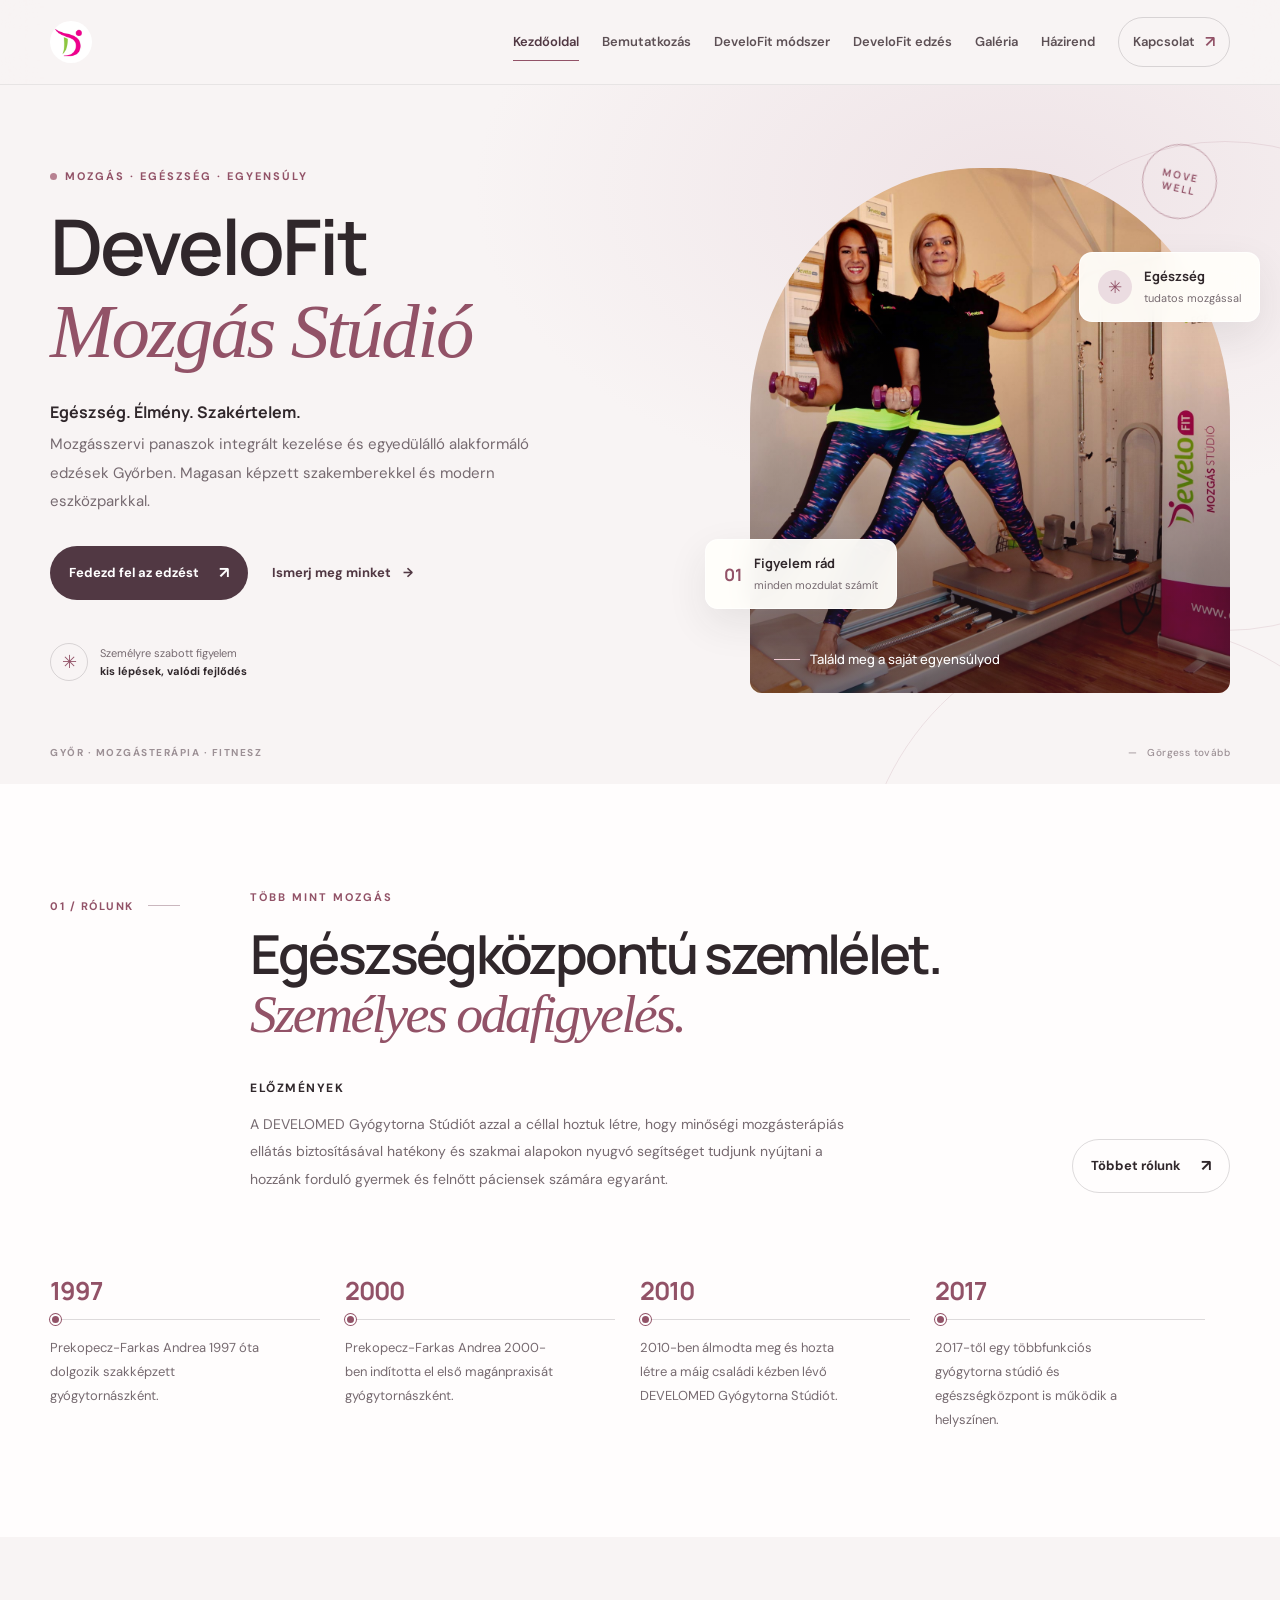
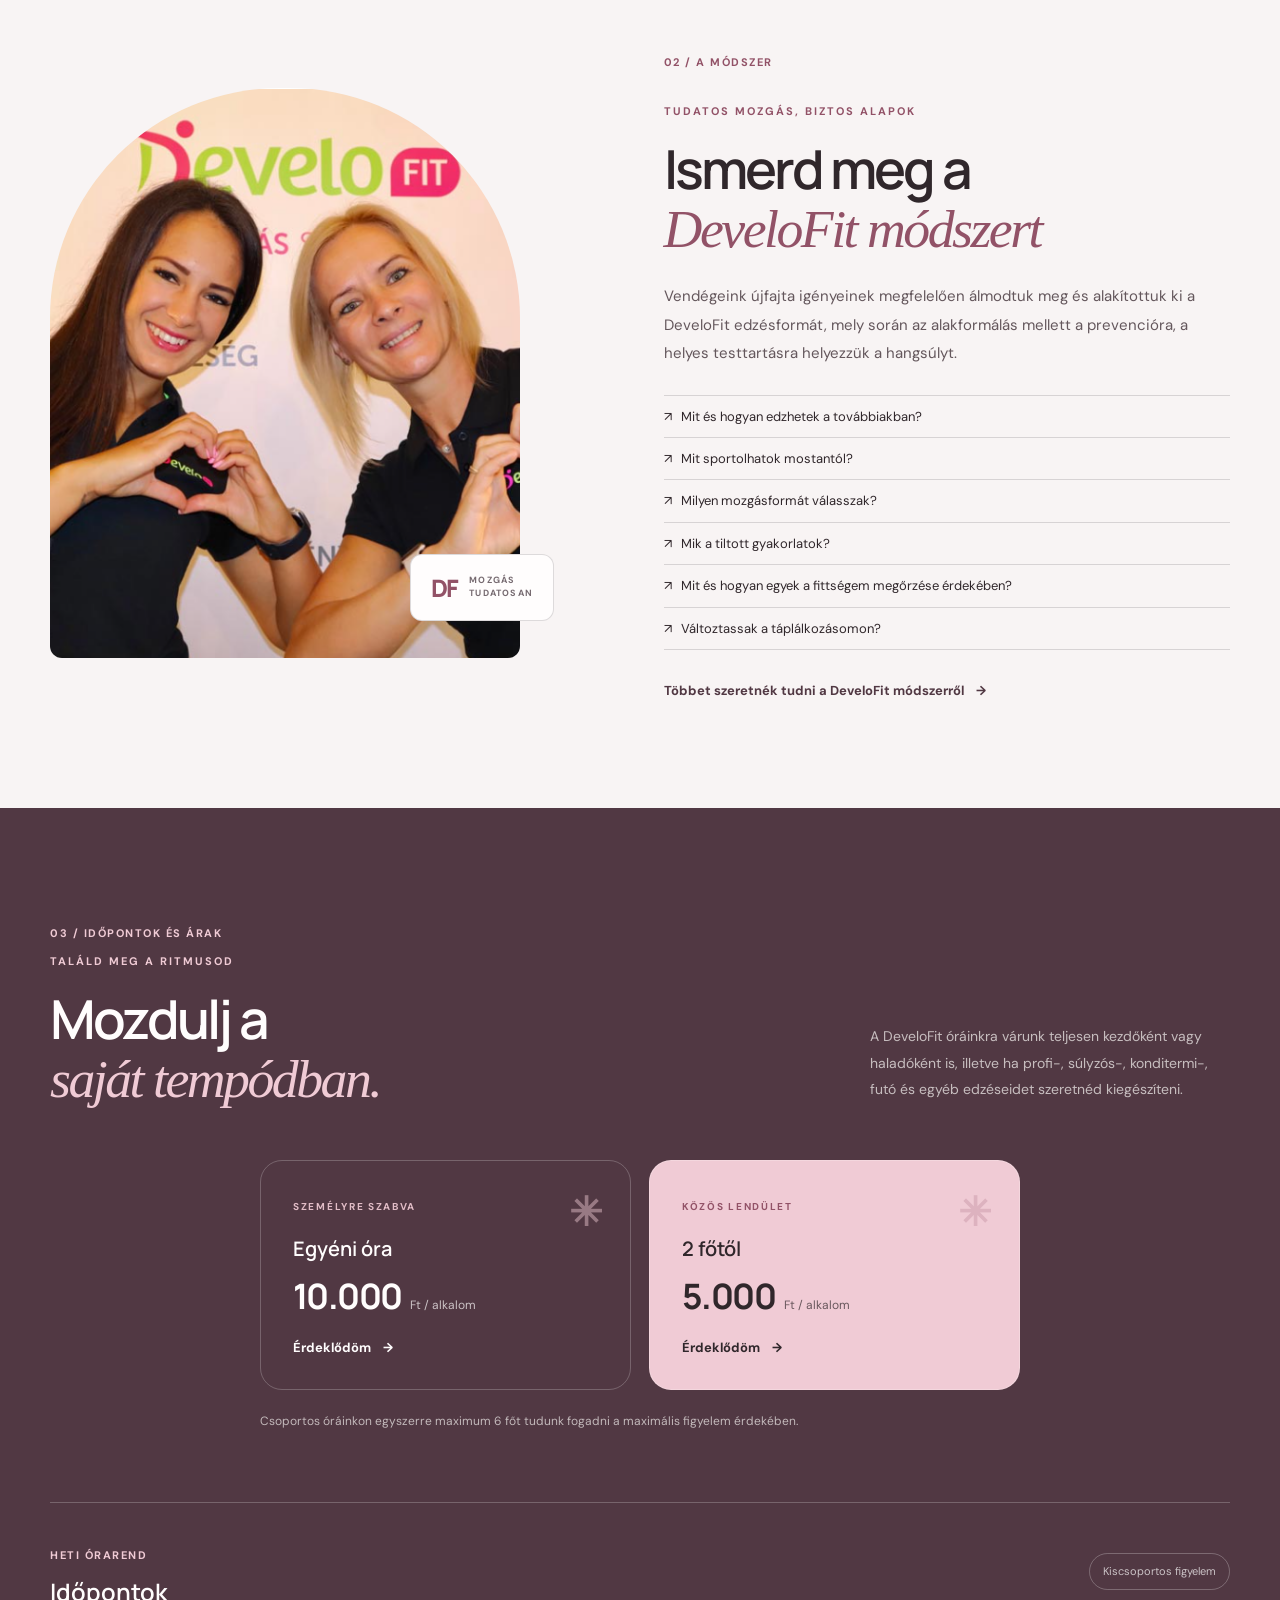
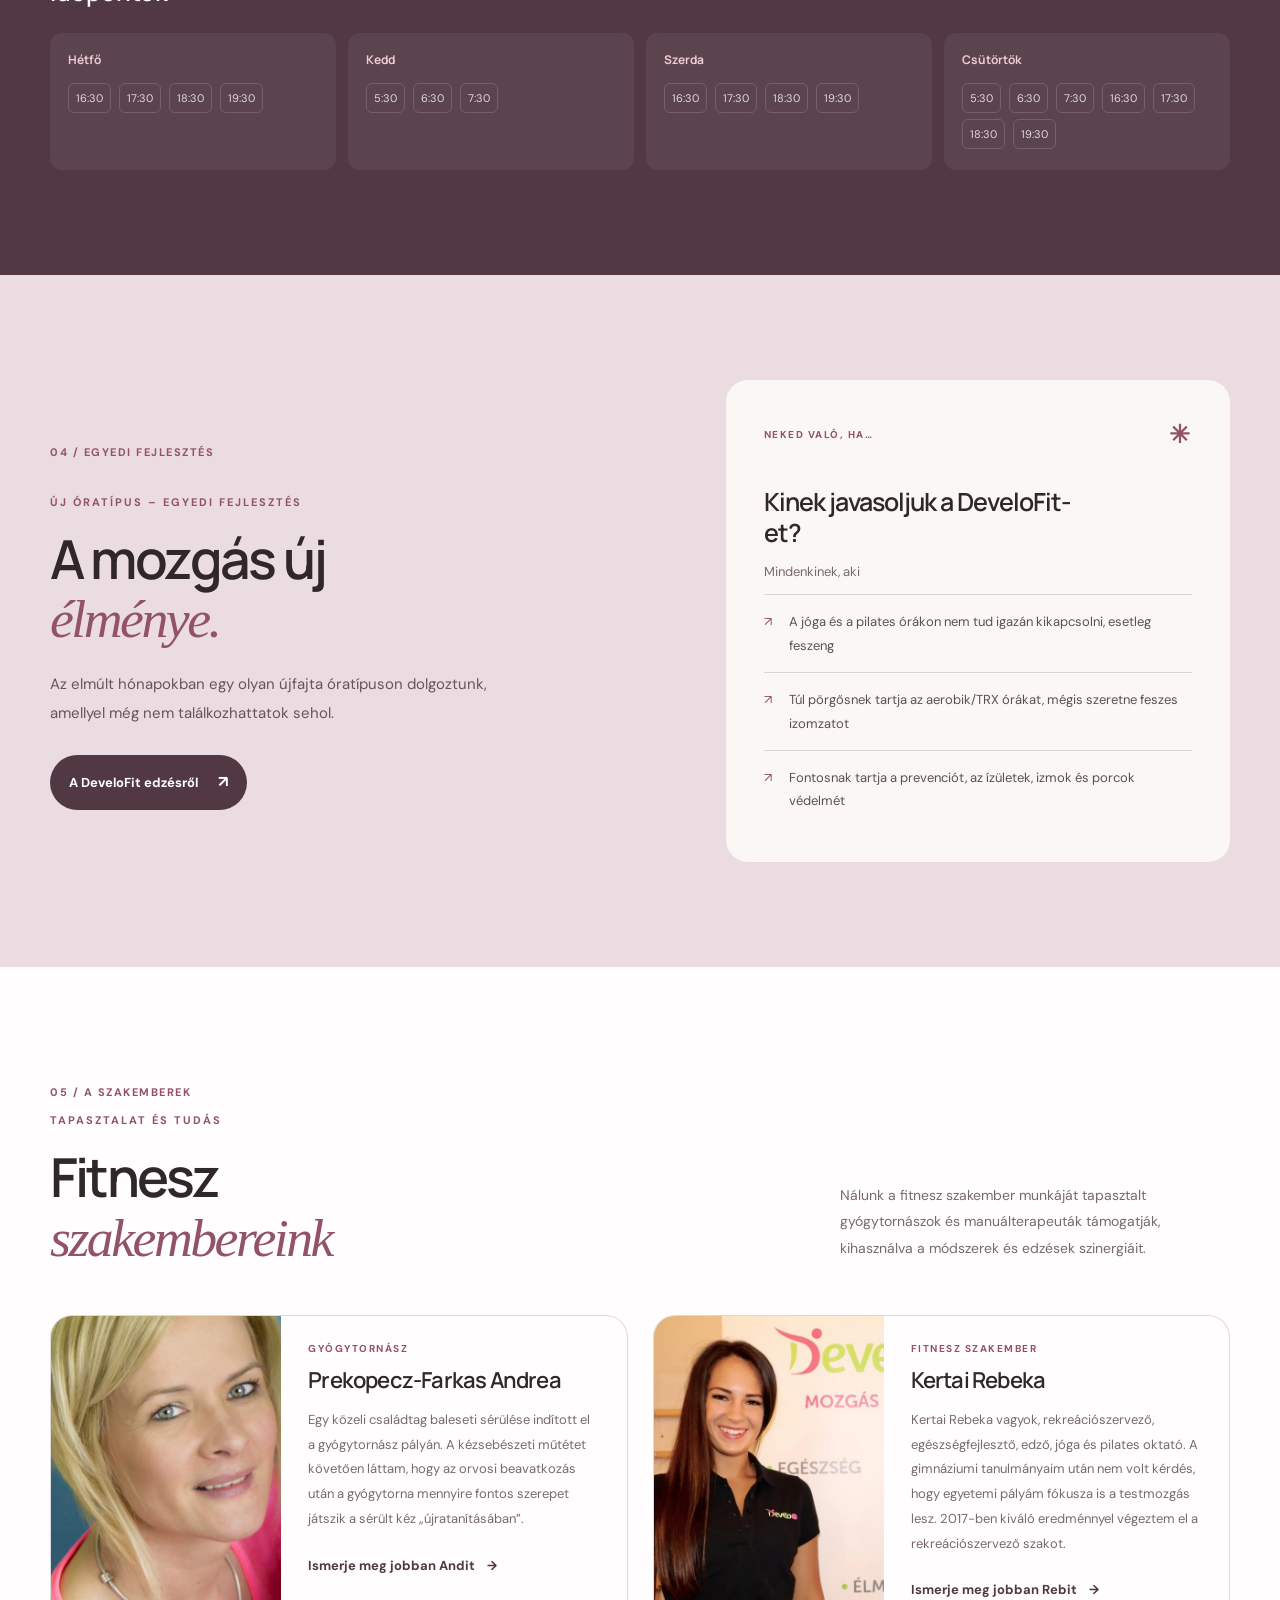
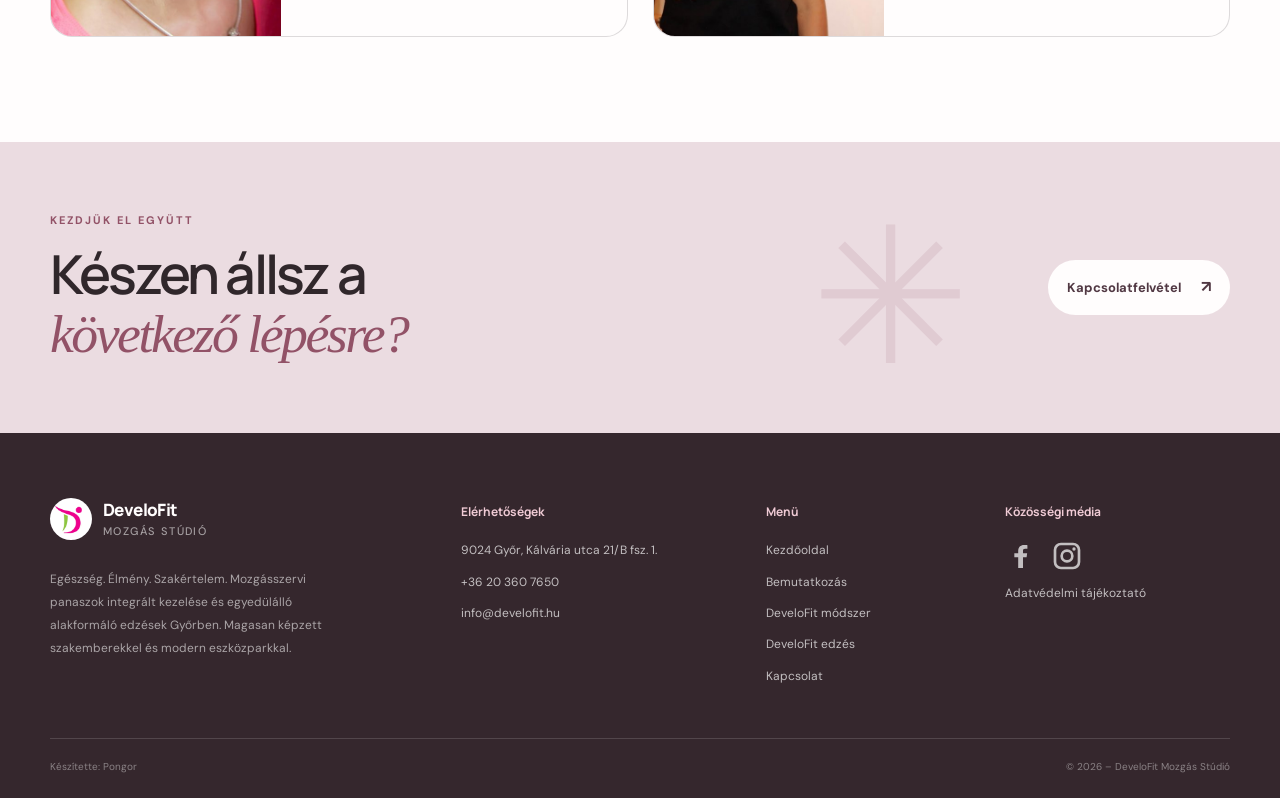
==== index.html @ eed6045e "first commit" ====
<!doctype html>
<html lang="hu">
  <head>
    <meta charset="utf-8">
    <meta name="viewport" content="width=device-width, initial-scale=1">
    <meta name="theme-color" content="#f8f4f4">
    <meta name="description" content="DeveloFit Mozgás Stúdió Győrben. Egészség. Élmény. Szakértelem.">
    <title>DeveloFit Mozgás Stúdió | Egészség. Élmény. Szakértelem.</title>
    <link rel="icon" type="image/png" href="pics/develofit-favicon.png">
    <link rel="preconnect" href="https://fonts.googleapis.com">
    <link rel="preconnect" href="https://fonts.gstatic.com" crossorigin>
    <link href="https://fonts.googleapis.com/css2?family=DM+Sans:wght@400;500;600;700&family=Manrope:wght@400;500;600;700;800&display=swap" rel="stylesheet">
    <link rel="stylesheet" href="styles.css">
    <script src="script.js" defer></script>
  </head>
  <body>
    <a class="skip-link" href="#main">Ugrás a tartalomhoz</a>
    <header class="site-header">
      <div class="container header-inner">
        <a class="brand" href="index.html" aria-label="DeveloFit kezdőoldal"><img class="brand-mark" src="pics/develofit-favicon.png" alt=""></a>
        <button class="menu-toggle" aria-expanded="false" aria-controls="site-nav" aria-label="Menü megnyitása"><span></span><span></span></button>
        <nav class="site-nav" id="site-nav" aria-label="Fő navigáció">
          <a href="index.html" aria-current="page">Kezdőoldal</a>
          <a href="bemutatkozas.html">Bemutatkozás</a>
          <a href="develofit-modszer.html">DeveloFit módszer</a>
          <a href="develofit-edzes.html">DeveloFit edzés</a>
          <a href="galeria.html">Galéria</a>
          <a href="hazirend.html">Házirend</a>
          <a class="nav-contact" href="kapcsolat.html">Kapcsolat<span>↗</span></a>
        </nav>
      </div>
    </header>
    <main id="main">
      <section class="hero">
        <div class="orbit orbit-one"></div>
        <div class="orbit orbit-two"></div>
        <div class="container hero-grid">
          <div class="hero-copy reveal">
            <p class="eyebrow"><span class="dot"></span>MOZGÁS · EGÉSZSÉG · EGYENSÚLY</p>
            <h1>DeveloFit<br><em>Mozgás Stúdió</em></h1>
            <p class="hero-lead">Egészség. Élmény. Szakértelem.</p>
            <p class="hero-description">Mozgásszervi panaszok integrált kezelése és egyedülálló alakformáló edzések Győrben. Magasan képzett szakemberekkel és modern eszközparkkal.</p>
            <div class="hero-actions">
              <a class="button button-dark" href="develofit-edzes.html">Fedezd fel az edzést<span> ↗</span></a>
              <a class="text-link" href="bemutatkozas.html">Ismerj meg minket<span> →</span></a>
            </div>
            <div class="hero-note"><span class="note-icon">✳</span><span>Személyre szabott figyelem<br><strong>kis lépések, valódi fejlődés</strong></span></div>
          </div>
          <div class="hero-visual reveal" data-delay="120">
            <div class="hero-image">
              <img src="pics/rebiesandiedzenek.jpg" alt="Tudatos mozgás egy világos edzőtérben">
              <div class="image-overlay"></div>
              <div class="image-caption"><span></span>Találd meg a saját egyensúlyod</div>
            </div>
            <div class="floating-card card-top"><span class="float-symbol">✳</span><span><strong>Egészség</strong><small>tudatos mozgással</small></span></div>
            <div class="floating-card card-bottom"><span class="float-number">01</span><span><strong>Figyelem rád</strong><small>minden mozdulat számít</small></span></div>
            <span class="visual-stamp">MOVE<br>WELL</span> </div>
        </div>
        <div class="container hero-bottom"><span>GYŐR · MOZGÁSTERÁPIA · FITNESZ</span><span class="scroll-cue">— &nbsp; Görgess tovább</span></div>
      </section>
      <section class="intro section-pad">
        <div class="container intro-grid">
          <div class="section-index">01 / RÓLUNK<span></span></div>
          <div class="intro-main reveal">
            <p class="eyebrow">TÖBB MINT MOZGÁS</p>
            <h2>Egészségközpontú szemlélet.<br><em>Személyes odafigyelés.</em></h2>
            <div class="intro-body">
              <div>
                <h3>ELŐZMÉNYEK</h3>
                <p>A DEVELOMED Gyógytorna Stúdiót azzal a céllal hoztuk létre, hogy minőségi mozgásterápiás ellátás biztosításával hatékony és szakmai alapokon nyugvó segítséget tudjunk nyújtani a hozzánk forduló gyermek és felnőtt páciensek számára egyaránt.</p>
              </div>
              <a class="button button-outline" href="bemutatkozas.html">Többet rólunk<span> ↗</span></a>
            </div>
          </div>
        </div>
        <div class="container timeline">
          <article class="timeline-item reveal"><strong>1997</strong><span></span>
            <p>Prekopecz-Farkas Andrea 1997 óta dolgozik szakképzett gyógytornászként.</p>
          </article>
          <article class="timeline-item reveal" data-delay="80"><strong>2000</strong><span></span>
            <p>Prekopecz-Farkas Andrea 2000-ben indította el első magánpraxisát gyógytornászként.</p>
          </article>
          <article class="timeline-item reveal" data-delay="160"><strong>2010</strong><span></span>
            <p>2010-ben álmodta meg és hozta létre a máig családi kézben lévő DEVELOMED Gyógytorna Stúdiót.</p>
          </article>
          <article class="timeline-item reveal" data-delay="240"><strong>2017</strong><span></span>
            <p>2017-től egy többfunkciós gyógytorna stúdió és egészségközpont is működik a helyszínen.</p>
          </article>
        </div>
      </section>
      <section class="method section-pad">
        <div class="container method-grid">
          <div class="method-visual reveal">
            <img src="pics/rebiesandi.png" alt="Mozgás és testtudat egy világos stúdióban" loading="lazy">
            <div class="method-badge"><strong>DF</strong><span>MOZGÁS<br>TUDATOSAN</span></div>
          </div>
          <div class="method-copy reveal" data-delay="100">
            <p class="section-index">02 / A MÓDSZER</p>
            <p class="eyebrow">TUDATOS MOZGÁS, BIZTOS ALAPOK</p>
            <h2>Ismerd meg a<br><em>DeveloFit módszert</em></h2>
            <p class="large-copy">Vendégeink újfajta igényeinek megfelelően álmodtuk meg és alakítottuk ki a DeveloFit edzésformát, mely során az alakformálás mellett a prevencióra, a helyes testtartásra helyezzük a hangsúlyt.</p>
            <div class="question-list">
              <p>↗ &nbsp; Mit és hogyan edzhetek a továbbiakban?</p>
              <p>↗ &nbsp; Mit sportolhatok mostantól?</p>
              <p>↗ &nbsp; Milyen mozgásformát válasszak?</p>
              <p>↗ &nbsp; Mik a tiltott gyakorlatok?</p>
              <p>↗ &nbsp; Mit és hogyan egyek a fittségem megőrzése érdekében?</p>
              <p>↗ &nbsp; Változtassak a táplálkozásomon?</p>
            </div>
            <a class="text-link" href="develofit-modszer.html">Többet szeretnék tudni a DeveloFit módszerről<span> →</span></a>
          </div>
        </div>
      </section>
      <section class="pricing section-pad">
        <div class="container">
          <div class="section-heading reveal">
            <div>
              <p class="section-index">03 / IDŐPONTOK ÉS ÁRAK</p>
              <p class="eyebrow">TALÁLD MEG A RITMUSOD</p>
              <h2>Mozdulj a<br> <em>saját tempódban.</em> </h2>
            </div>
            <p class="heading-aside">A DeveloFit óráinkra várunk teljesen kezdőként vagy haladóként is, illetve ha profi-, súlyzós-, konditermi-, futó és egyéb edzéseidet szeretnéd kiegészíteni.</p>
          </div>
          <div class="price-cards">
            <article class="price-card reveal"> <span class="price-label">SZEMÉLYRE SZABVA</span>
              <h3>Egyéni óra</h3>
              <p class="price"><strong>10.000</strong> <span>Ft / alkalom</span></p>
              <a class="text-link" href="kapcsolat.html">Érdeklődöm<span> →</span></a>
              <b class="price-star">✳</b></article>
            <article class="price-card featured reveal" data-delay="100"><span class="price-label">KÖZÖS LENDÜLET</span>
              <h3>2 főtől</h3>
              <p class="price"><strong>5.000</strong><span>Ft / alkalom</span></p>
              <a class="text-link" href="kapcsolat.html">Érdeklődöm<span> →</span></a>
              <b class="price-star">✳</b></article>
          </div>
          <p class="price-note">Csoportos óráinkon egyszerre maximum 6 főt tudunk fogadni a maximális figyelem érdekében.</p>
          <div class="schedule reveal">
            <div class="schedule-heading">
              <div>
                <p class="section-index">HETI ÓRAREND</p>
                <h3>Időpontok</h3>
              </div>
                <span>Kiscsoportos figyelem</span></div>
            <div class="schedule-grid">
              <div>
                <h4>Hétfő</h4>
                <p>16:30</p>
                <p>17:30</p>
                <p>18:30</p>
                <p>19:30</p>
              </div>
              <div>
                <h4>Kedd</h4>
                <p>5:30</p>
                <p>6:30</p>
                <p>7:30</p>
              </div>
              <div>
                <h4>Szerda</h4>
                <p>16:30</p>
                <p>17:30</p>
                <p>18:30</p>
                <p>19:30</p>
              </div>
              <div>
                <h4>Csütörtök</h4>
                <p>5:30</p>
                <p>6:30</p>
                <p>7:30</p>
                <p>16:30</p>
                <p>17:30</p>
                <p>18:30</p>
                <p>19:30</p>
              </div>
            </div>
          </div>
        </div>
      </section>
      <section class="workout section-pad">
        <div class="container workout-grid">
          <div class="workout-copy reveal">
            <p class="section-index">04 / EGYEDI FEJLESZTÉS</p>
            <p class="eyebrow">ÚJ ÓRATÍPUS – EGYEDI FEJLESZTÉS</p>
            <h2>A mozgás új<br><em>élménye.</em></h2>
            <p class="large-copy">Az elmúlt hónapokban egy olyan újfajta óratípuson dolgoztunk, amellyel még nem találkozhattatok sehol.</p>
            <a class="button button-dark" href="develofit-edzes.html">A DeveloFit edzésről<span> ↗</span></a>
          </div>
          <div class="workout-card reveal" data-delay="120">
            <div class="workout-card-top">NEKED VALÓ, HA…<span>✳</span></div>
            <h3>Kinek javasoljuk a DeveloFit-et?</h3>
            <p>Mindenkinek, aki</p>
            <ul>
              <li>A jóga és a pilates órákon nem tud igazán kikapcsolni, esetleg feszeng</li>
              <li>Túl pörgősnek tartja az aerobik/TRX órákat, mégis szeretne feszes izomzatot</li>
              <li>Fontosnak tartja a prevenciót, az ízületek, izmok és porcok védelmét</li>
            </ul>
          </div>
        </div>
      </section>
      <section class="team section-pad">
        <div class="container">
          <div class="team-heading reveal">
            <div>
              <p class="section-index">05 / A SZAKEMBEREK</p>
              <p class="eyebrow">TAPASZTALAT ÉS TUDÁS</p>
              <h2>Fitnesz<br><em>szakembereink</em></h2>
            </div>
            <p>Nálunk a fitnesz szakember munkáját tapasztalt gyógytornászok és manuálterapeuták támogatják, kihasználva a módszerek és edzések szinergiáit.</p>
          </div>
          <div class="team-grid">
            <article class="team-card reveal">
              <div class="team-photo">
                <img src="pics/andrea.jpg" alt="Prekopecz-Farkas Andrea" loading="lazy">
                </div>
              <div class="team-info">
                <p class="team-role">GYÓGYTORNÁSZ</p>
                <h3>Prekopecz-Farkas Andrea</h3>
                <p>Egy közeli családtag baleseti sérülése indított el a gyógytornász pályán. A kézsebészeti műtétet követően láttam, hogy az orvosi beavatkozás után a gyógytorna mennyire fontos szerepet játszik a sérült kéz „újratanításában”.</p>
                <a class="text-link" href="bemutatkozas.html">Ismerje meg jobban Andit<span> →</span></a>
              </div>
            </article>
            <article class="team-card reveal" data-delay="120">
              <div class="team-photo">
                <img src="pics/rebeka.jpg" alt="Kertai Rebeka" loading="lazy">
                </div>
              <div class="team-info">
                <p class="team-role">FITNESZ SZAKEMBER</p>
                <h3>Kertai Rebeka</h3>
                <p>Kertai Rebeka vagyok, rekreációszervező, egészségfejlesztő, edző, jóga és pilates oktató. A gimnáziumi tanulmányaim után nem volt kérdés, hogy egyetemi pályám fókusza is a testmozgás lesz. 2017-ben kiváló eredménnyel végeztem el a rekreációszervező szakot.</p>
                <a class="text-link" href="develofit-edzes.html">Ismerje meg jobban Rebit<span> →</span></a>
              </div>
            </article>
          </div>
        </div>
      </section>
      <section class="contact-cta">
        <div class="container cta-inner reveal">
          <div>
            <p class="eyebrow">KEZDJÜK EL EGYÜTT</p>
            <h2>Készen állsz a<br><em>következő lépésre?</em></h2>
          </div>
          <a class="button button-light" href="kapcsolat.html">Kapcsolatfelvétel<span> ↗</span></a>
          <span class="cta-star">✳</span></div>
      </section>
    </main>
    <footer class="footer">
      <div class="container footer-grid">
        <div class="footer-brand">
          <a class="brand brand-light" href="index.html"><img class="brand-mark" src="pics/develofit-favicon.png" alt=""><span class="brand-name">DeveloFit<small>Mozgás Stúdió</small></span></a>
          <p>Egészség. Élmény. Szakértelem. Mozgásszervi panaszok integrált kezelése és egyedülálló alakformáló edzések Győrben. Magasan képzett szakemberekkel és modern eszközparkkal.</p>
        </div>
        <div class="footer-col">
          <h3>Elérhetőségek</h3>
          <a href="https://maps.google.com/?q=9024+Győr,+Kálvária+utca+21/B">9024 Győr, Kálvária utca 21/B fsz. 1.</a>
          <a href="tel:+36203607650">+36 20 360 7650</a>
          <a href="mailto:info@develofit.hu">info@develofit.hu</a>
        </div>
        <div class="footer-col">
          <h3>Menü</h3>
          <a href="index.html">Kezdőoldal</a>
          <a href="bemutatkozas.html">Bemutatkozás</a>
          <a href="develofit-modszer.html">DeveloFit módszer</a>
          <a href="develofit-edzes.html">DeveloFit edzés</a>
          <a href="kapcsolat.html">Kapcsolat</a>
        </div>
        <div class="footer-col">
          <h3>Közösségi média</h3>
          <div class="footer-social-links">
            <a class="footer-social-link" href="https://www.facebook.com/" target="_blank" rel="noopener" aria-label="Facebook">
              <svg aria-hidden="true" focusable="false" viewBox="0 0 24 24"><path d="M13.5 21v-8h2.7l.4-3h-3.1V8.1c0-.9.3-1.5 1.6-1.5h1.7V3.9c-.3 0-1.4-.1-2.6-.1-2.6 0-4.3 1.6-4.3 4.5V10H7v3h2.9v8h3.6z"/></svg>
            </a>
            <a class="footer-social-link" href="https://www.instagram.com/" target="_blank" rel="noopener" aria-label="Instagram">
              <svg aria-hidden="true" focusable="false" viewBox="0 0 24 24"><path d="M7.5 2h9A5.5 5.5 0 0 1 22 7.5v9a5.5 5.5 0 0 1-5.5 5.5h-9A5.5 5.5 0 0 1 2 16.5v-9A5.5 5.5 0 0 1 7.5 2zm0 2A3.5 3.5 0 0 0 4 7.5v9A3.5 3.5 0 0 0 7.5 20h9a3.5 3.5 0 0 0 3.5-3.5v-9A3.5 3.5 0 0 0 16.5 4h-9zM12 7a5 5 0 1 1 0 10 5 5 0 0 1 0-10zm0 2a3 3 0 1 0 0 6 3 3 0 0 0 0-6zm5.25-3.5a1.25 1.25 0 1 1 0 2.5 1.25 1.25 0 0 1 0-2.5z"/></svg>
            </a>
          </div>
          <a href="adatvedelmi-tajekoztato.html">Adatvédelmi tájékoztató</a>
        </div>
      </div>
      <div class="container footer-bottom"><span>Készítette: Pongor </span><span>© 2026 – DeveloFit Mozgás Stúdió</span></div>
    </footer>
  </body>
</html>
---- styles.css ----
/* DeveloFit kezdőoldal — letisztult, reszponzív stílus */
:root {
  --paper:#f8f4f4;
  --white:#fffdfd;
  --ink:#30272b;
  --muted:#766a70;
  --rose:#925267;
  --dark:#513843;
  --blush:#ebdce1;
  --pink:#f0cbd5;
  --line:rgba(48,39,43,.16);
  --sans:"DM Sans",sans-serif;
  --display:"Manrope",sans-serif;
  --container:1180px;
  --ease:cubic-bezier(.2,.75,.25,1)
}
* {
  box-sizing:border-box
}
html {
  scroll-behavior:smooth;
  scroll-padding-top:95px
}
body {
  margin:0;
  background:var(--paper);
  color:var(--ink);
  font:17px/1.65 var(--sans);
  -webkit-font-smoothing:antialiased
}
body.menu-open {
  overflow:hidden
}
img {
  display:block;
  width:100%
}
a {
  color:inherit;
  text-decoration:none
}
::selection {
  background:var(--pink);
  color:var(--ink)
}
.container {
  width:min(var(--container),calc(100% - 64px));
  margin-inline:auto
}
.skip-link {
  position:fixed;
  z-index:999;
  top:12px;
  left:12px;
  padding:10px 16px;
  background:var(--dark);
  color:white;
  transform:translateY(-150%)
}
.skip-link:focus {
  transform:translateY(0)
}
.site-header {
  position:sticky;
  z-index:100;
  top:0;
  border-bottom:1px solid rgba(48,39,43,.08);
  background:rgba(248,244,244,.92);
  backdrop-filter:blur(18px)
}
.header-inner {
  min-height:84px;
  display:flex;
  align-items:center;
  justify-content:space-between;
  gap:24px
}
.brand {
  display:inline-flex;
  align-items:center;
  gap:11px;
  flex-shrink:0
}
.brand-mark {
  width:42px;
  height:42px;
  flex:none;
  border-radius:50%;
  object-fit:cover
}
.brand-name {
  display:flex;
  flex-direction:column;
  font:800 17px/1.15 var(--display);
  letter-spacing:-.6px
}
.brand-name small {
  margin-top:5px;
  color:var(--muted);
  font:500 11px/1.2 var(--sans);
  letter-spacing:1.4px;
  text-transform:uppercase
}
.site-nav {
  display:flex;
  align-items:center;
  gap:clamp(12px,1.8vw,25px)
}
.site-nav a {
  position:relative;
  color:#5d5055;
  font-size:13px;
  font-weight:600;
  white-space:nowrap
}
.site-nav a:not(.nav-contact):after {
  position:absolute;
  right:0;
  bottom:-8px;
  left:0;
  height:1px;
  background:var(--rose);
  content:"";
  transform:scaleX(0);
  transform-origin:left;
  transition:transform .25s var(--ease)
}
.site-nav a:hover:after,.site-nav a[aria-current=page]:after {
  transform:scaleX(1)
}
.site-nav a:hover,.site-nav a[aria-current=page] {
  color:var(--dark)
}
.site-nav .nav-contact {
  display:flex;
  gap:10px;
  align-items:center;
  padding:11px 14px;
  border:1px solid var(--line);
  border-radius:99px
}
.nav-contact span {
  color:var(--rose);
  font-size:16px
}
.menu-toggle {
  display:none
}
.hero {
  position:relative;
  overflow:hidden;
  padding:65px 0 22px;
  background:radial-gradient(ellipse at 80% 15%,rgba(235,220,225,.7),transparent 38%),var(--paper)
}
.hero-grid {
  position:relative;
  z-index:1;
  display:grid;
  grid-template-columns:1fr .93fr;
  align-items:center;
  gap:clamp(45px,7vw,95px)
}
.hero-copy {
  padding:18px 0 30px
}
.eyebrow {
  margin:0 0 20px;
  color:var(--rose);
  font-size:11px;
  font-weight:700;
  letter-spacing:2px;
  line-height:1.5
}
.dot {
  display:inline-block;
  width:7px;
  height:7px;
  margin-right:8px;
  border-radius:50%;
  background:#b78191
}
h1,h2 {
  margin:0;
  font:600 clamp(48px,6vw,78px)/1.08 var(--display);
  letter-spacing:-2.8px
}
h1 em,h2 em {
  color:var(--rose);
  font-family:Georgia,serif;
  font-weight:400;
  letter-spacing:-2.5px
}
.hero-lead {
  margin:27px 0 7px;
  font:700 16px var(--display)
}
.hero-description {
  max-width:480px;
  margin:0;
  color:var(--muted);
  font-size:15px;
  line-height:1.9
}
.hero-actions {
  display:flex;
  flex-wrap:wrap;
  align-items:center;
  gap:24px;
  margin-top:30px
}
.button {
  display:inline-flex;
  min-height:49px;
  align-items:center;
  justify-content:center;
  gap:20px;
  padding:13px 18px;
  border:1px solid transparent;
  border-radius:99px;
  font-size:13px;
  font-weight:700;
  transition:transform .25s var(--ease),background .25s,color .25s
}
.button:hover {
  transform:translateY(-3px)
}
.button span {
  font-size:16px
}
.button-dark {
  background:var(--dark);
  color:white
}
.button-dark:hover {
  background:var(--rose)
}
.button-outline {
  border-color:var(--line)
}
.button-outline:hover {
  background:white
}
.button-light {
  background:var(--white);
  color:var(--dark)
}
.text-link {
  display:inline-flex;
  align-items:center;
  gap:12px;
  color:var(--dark);
  font-size:13px;
  font-weight:700
}
.text-link span {
  transition:transform .2s
}
.text-link:hover span {
  transform:translateX(4px)
}
.hero-note {
  display:flex;
  align-items:center;
  gap:12px;
  margin-top:43px;
  color:var(--muted);
  font-size:11px;
  line-height:1.7
}
.hero-note strong {
  color:var(--ink)
}
.note-icon {
  width:38px;
  height:38px;
  display:grid;
  place-items:center;
  border:1px solid var(--line);
  border-radius:50%;
  color:var(--rose);
  font-size:18px
}
.hero-visual {
  position:relative;
  width:100%;
  max-width:480px;
  justify-self:end
}
.hero-image {
  position:relative;
  overflow:hidden;
  height:clamp(390px,43vw,525px);
  border-radius:48% 48% 12px 12px;
  background:var(--blush)
}
.hero-image img {
  height:100%;
  object-fit:cover;
  object-position:center
}
.image-overlay {
  position:absolute;
  inset:30% 0 0;
  background:linear-gradient(transparent,rgba(49,31,38,.55))
}
.image-caption {
  position:absolute;
  right:24px;
  bottom:25px;
  left:24px;
  display:flex;
  align-items:center;
  gap:10px;
  color:white;
  font:500 13px var(--display)
}
.image-caption span {
  width:26px;
  height:1px;
  background:var(--pink)
}
.floating-card {
  position:absolute;
  display:flex;
  align-items:center;
  gap:12px;
  padding:14px 18px;
  border:1px solid rgba(255,255,255,.7);
  border-radius:13px;
  background:rgba(255,254,250,.95);
  box-shadow:0 15px 40px rgba(48,39,43,.09);
  backdrop-filter:blur(12px)
}
.floating-card strong,.floating-card small {
  display:block
}
.floating-card strong {
  font:700 13px var(--display)
}
.floating-card small {
  margin-top:4px;
  color:var(--muted);
  font-size:11px
}
.card-top {
  top:16%;
  right:-30px
}
.card-bottom {
  left:-45px;
  bottom:16%
}
.float-symbol {
  width:34px;
  height:34px;
  display:grid;
  place-items:center;
  border-radius:50%;
  background:var(--blush);
  color:var(--rose)
}
.float-number {
  color:var(--rose);
  font:700 17px var(--display)
}
.visual-stamp {
  position:absolute;
  top:-24px;
  right:13px;
  width:75px;
  height:75px;
  display:grid;
  place-content:center;
  border:1px solid rgba(146,82,103,.5);
  border-radius:50%;
  color:var(--rose);
  font:700 10px/1.3 var(--display);
  letter-spacing:2px;
  text-align:center;
  transform:rotate(12deg)
}
.orbit {
  position:absolute;
  border:1px solid rgba(146,82,103,.13);
  border-radius:50%;
  pointer-events:none
}
.orbit-one {
  top:8%;
  right:-190px;
  width:490px;
  height:490px
}
.orbit-two {
  right:-130px;
  bottom:-390px;
  width:550px;
  height:550px
}
.hero-bottom {
  display:flex;
  justify-content:space-between;
  margin-top:34px;
  color:#9c9095;
  font-size:10px;
  font-weight:700;
  letter-spacing:1.5px
}
.scroll-cue {
  font-weight:500;
  letter-spacing:.4px
}
.section-pad {
  padding:105px 0
}
.intro {
  background:var(--white)
}
.intro-grid {
  display:grid;
  grid-template-columns:150px 1fr;
  gap:50px
}
.section-index {
  color:var(--rose);
  font-size:11px;
  font-weight:700;
  letter-spacing:1.5px
}
.intro-grid>.section-index {
  display:flex;
  align-items:flex-start;
  gap:14px;
  padding-top:8px
}
.intro-grid>.section-index span {
  width:32px;
  height:1px;
  margin-top:8px;
  background:#cab7be
}
.intro-main h2,.section-heading h2,.method-copy h2,.workout-copy h2,.team-heading h2,.cta-inner h2 {
  font-size:clamp(35px,4.2vw,55px)
}
.intro-body {
  display:flex;
  align-items:flex-end;
  justify-content:space-between;
  gap:35px;
  margin-top:36px
}
.intro-body>div {
  max-width:620px
}
.intro-body h3 {
  margin:0 0 12px;
  font-size:12px;
  letter-spacing:1.5px
}
.intro-body p {
  margin:0;
  color:var(--muted);
  font-size:14px;
  line-height:1.95
}
.intro-body .button {
  flex-shrink:0
}
.timeline {
  display:grid;
  grid-template-columns:repeat(4,1fr);
  margin-top:80px
}
.timeline-item {
  position:relative;
  padding-right:25px
}
.timeline-item:before {
  position:absolute;
  top:46px;
  right:25px;
  left:0;
  height:1px;
  background:var(--line);
  content:""
}
.timeline-item strong {
  display:block;
  margin-bottom:20px;
  color:var(--rose);
  font:700 25px var(--display);
  letter-spacing:-1px
}
.timeline-item>span {
  position:absolute;
  top:41px;
  left:0;
  width:11px;
  height:11px;
  border:2px solid white;
  border-radius:50%;
  background:var(--rose);
  box-shadow:0 0 0 1px var(--rose)
}
.timeline-item p {
  max-width:220px;
  margin:28px 0 0;
  color:var(--muted);
  font-size:13px;
  line-height:1.85
}
.method {
  background:var(--paper)
}
.method-grid {
  display:grid;
  grid-template-columns:.88fr 1fr;
  align-items:center;
  gap:clamp(55px,9vw,125px)
}
.method-visual {
  position:relative;
  max-width:470px
}
.method-visual>img {
  height:570px;
  border-radius:230px 230px 12px 12px;
  object-fit:cover
}
.method-badge {
  position:absolute;
  right:-34px;
  bottom:37px;
  display:flex;
  align-items:center;
  gap:12px;
  padding:16px 20px;
  border:1px solid var(--line);
  border-radius:12px;
  background:var(--white)
}
.method-badge strong {
  color:var(--rose);
  font:800 24px var(--display);
  letter-spacing:-2px
}
.method-badge span {
  color:var(--muted);
  font-size:9px;
  font-weight:700;
  letter-spacing:1.2px;
  line-height:1.5
}
.method-copy>.section-index {
  display:block;
  margin-bottom:32px
}
.method-copy h2 {
  margin-bottom:24px
}
.large-copy {
  color:#64575c;
  font-size:15px;
  line-height:1.9
}
.question-list {
  display:grid;
  margin:27px 0 25px;
  border-top:1px solid var(--line)
}
.question-list p {
  margin:0;
  padding:10px 0;
  border-bottom:1px solid var(--line);
  font-size:13px
}
.pricing {
  background:var(--dark);
  color:var(--white)
}
.pricing .section-index,.pricing .eyebrow {
  color:var(--pink)
}
.section-heading {
  display:flex;
  align-items:flex-end;
  justify-content:space-between;
  gap:55px
}
.section-heading h2 {
  margin-top:18px
}
.section-heading h2 em {
  color:#f0cbd5
}
.heading-aside {
  max-width:360px;
  margin:0 0 5px;
  color:rgba(255,254,250,.68);
  font-size:14px;
  line-height:1.9
}
.price-cards {
  display:grid;
  grid-template-columns:repeat(2,minmax(0,1fr));
  gap:18px;
  max-width:760px;
  margin:52px auto 0
}
.price-card {
  position:relative;
  overflow:hidden;
  min-height:220px;
  padding:29px 32px;
  border:1px solid rgba(255,255,255,.22);
  border-radius:22px
}
.price-card.featured {
  background:var(--pink);
  color:var(--ink)
}
.price-label {
  color:#e2bdc7;
  font-size:10px;
  font-weight:700;
  letter-spacing:1.7px
}
.featured .price-label {
  color:var(--rose)
}
.price-card h3 {
  margin:17px 0 10px;
  font:600 20px var(--display)
}
.price {
  display:flex;
  align-items:baseline;
  gap:9px;
  margin:0
}
.price strong {
  font:700 35px var(--display);
  letter-spacing:-1.6px
}
.price span {
  font-size:12px;
  opacity:.7
}
.price-card .text-link {
  margin-top:17px;
  color:inherit
}
.price-star {
  position:absolute;
  top:18px;
  right:27px;
  color:rgba(240,203,213,.45);
  font-size:40px
}
.featured .price-star {
  color:rgba(146,82,103,.2)
}
.price-note {
  max-width:760px;
  margin:22px auto 0;
  color:rgba(255,254,250,.65);
  font-size:12px
}
.schedule {
  margin-top:70px;
  padding-top:32px;
  border-top:1px solid rgba(255,255,255,.22)
}
.schedule-heading {
  display:flex;
  align-items:center;
  justify-content:space-between;
  margin-bottom:25px
}
.schedule-heading h3 {
  margin:8px 0 0;
  font:600 24px var(--display)
}
.schedule-heading>span {
  padding:8px 13px;
  border:1px solid rgba(255,255,255,.25);
  border-radius:99px;
  color:rgba(255,255,255,.7);
  font-size:11px
}
.schedule-grid {
  display:grid;
  grid-template-columns:repeat(4,1fr);
  gap:12px
}
.schedule-grid>div {
  padding:18px;
  border-radius:12px;
  background:rgba(255,255,255,.06)
}
.schedule-grid h4 {
  margin:0 0 12px;
  color:var(--pink);
  font:700 12px var(--display)
}
.schedule-grid p {
  display:inline-block;
  margin:3px 3px 3px 0;
  padding:5px 7px;
  border:1px solid rgba(255,255,255,.15);
  border-radius:6px;
  color:rgba(255,255,255,.8);
  font-size:11px
}
.workout {
  background:var(--blush)
}
.workout-grid {
  display:grid;
  grid-template-columns:1fr .9fr;
  align-items:center;
  gap:clamp(45px,9vw,125px)
}
.workout-copy .eyebrow {
  margin-top:32px
}
.workout-copy h2 {
  margin-bottom:22px
}
.workout-copy .large-copy {
  max-width:440px;
  margin-bottom:28px
}
.workout-card {
  padding:34px 38px;
  border-radius:22px;
  background:rgba(255,254,250,.8)
}
.workout-card-top {
  display:flex;
  align-items:center;
  justify-content:space-between;
  color:var(--rose);
  font-size:10px;
  font-weight:700;
  letter-spacing:1.5px
}
.workout-card-top span {
  font-size:25px
}
.workout-card h3 {
  max-width:330px;
  margin:30px 0 10px;
  font:600 25px/1.25 var(--display);
  letter-spacing:-1px
}
.workout-card>p {
  margin-bottom:12px;
  color:var(--muted);
  font-size:13px
}
.workout-card ul {
  margin:0;
  padding:0;
  list-style:none
}
.workout-card li {
  position:relative;
  padding:15px 0 15px 25px;
  border-top:1px solid var(--line);
  color:#5c5055;
  font-size:13px;
  line-height:1.8
}
.workout-card li:before {
  position:absolute;
  top:15px;
  left:0;
  color:var(--rose);
  content:"↗"
}
.team {
  background:var(--white)
}
.team-heading {
  display:flex;
  align-items:flex-end;
  justify-content:space-between;
  gap:50px
}
.team-heading h2 {
  margin-top:18px
}
.team-heading>p {
  max-width:390px;
  margin:0 0 5px;
  color:var(--muted);
  font-size:14px;
  line-height:1.9
}
.team-grid {
  display:grid;
  grid-template-columns:repeat(2,minmax(0,1fr));
  gap:25px;
  margin-top:48px
}
.team-card {
  display:grid;
  grid-template-columns:.8fr 1.2fr;
  overflow:hidden;
  border:1px solid var(--line);
  border-radius:22px;
  background:var(--white)
}
.team-photo {
  position:relative;
  overflow:hidden;
  min-height:320px;
  background:var(--blush)
}
.team-photo img {
  position:absolute;
  inset:0;
  width:100%;
  height:100%;
  object-fit:cover;
  object-position:center 35%;
  transition:transform .6s var(--ease)
}
.team-card:hover .team-photo img {
  transform:scale(1.035)
}
.team-photo>span {
  position:absolute;
  right:17px;
  bottom:17px;
  width:40px;
  height:40px;
  display:grid;
  place-items:center;
  border:1px solid rgba(255,255,255,.65);
  border-radius:50%;
  background:rgba(255,254,250,.88);
  color:var(--rose);
  font:700 12px var(--display)
}
.team-info {
  padding:25px 27px 29px
}
.team-role {
  margin:0 0 8px;
  color:var(--rose);
  font-size:10px;
  font-weight:700;
  letter-spacing:1.5px
}
.team-info h3 {
  margin:0 0 13px;
  font:600 22px var(--display);
  letter-spacing:-.8px
}
.team-info>p:not(.team-role) {
  margin-bottom:18px;
  color:var(--muted);
  font-size:13px;
  line-height:1.9
}
.contact-cta {
  overflow:hidden;
  padding:70px 0;
  background:var(--blush)
}
.cta-inner {
  position:relative;
  display:flex;
  align-items:center;
  justify-content:space-between;
  gap:35px
}
.cta-inner h2 em {
  color:var(--rose)
}
.cta-inner .eyebrow {
  margin-bottom:17px
}
.cta-star {
  position:absolute;
  top:-70px;
  right:22%;
  color:rgba(146,82,103,.12);
  font-size:190px;
  pointer-events:none
}
.cta-inner .button {
  position:relative;
  z-index:1
}
.footer {
  padding:65px 0 22px;
  background:#35272d;
  color:var(--white)
}
.footer-grid {
  display:grid;
  grid-template-columns:1.4fr 1fr .75fr .85fr;
  gap:40px;
  padding-bottom:52px
}
.brand-light .brand-mark {
  background:white
}
.brand-light .brand-name small {
  color:rgba(255,255,255,.55)
}
.footer-brand>p {
  max-width:310px;
  margin:20px 0 0;
  color:rgba(255,255,255,.58);
  font-size:12px;
  line-height:1.9
}
.footer-col {
  display:flex;
  flex-direction:column;
  align-items:flex-start;
  gap:11px
}
.footer-col h3 {
  margin:5px 0 9px;
  color:var(--pink);
  font:700 12px var(--display)
}
.footer-col a {
  color:rgba(255,255,255,.7);
  font-size:12px;
  line-height:1.7;
  overflow-wrap:anywhere
}
.footer-col a:hover {
  color:white
}
.footer-social-link {
  display:inline-flex;
  align-items:center;
  gap:9px
}
.footer-social-link svg {
  width:24px;
  height:24px;
  flex:none;
  fill:currentColor
}
.footer-social-links {
  display:flex;
  align-items:center;
  gap:14px
}
.footer-col .footer-social-link {
  gap:0
}
.footer-col .footer-social-link svg {
  width:32px;
  height:32px
}
.footer-bottom {
  display:flex;
  justify-content:space-between;
  gap:20px;
  padding-top:20px;
  border-top:1px solid rgba(255,255,255,.14);
  color:rgba(255,255,255,.42);
  font-size:10px
}
.reveal {
  opacity:0;
  transform:translateY(22px);
  transition:opacity .7s var(--ease),transform .7s var(--ease)
}
.reveal.is-visible {
  opacity:1;
  transform:translateY(0)
}
@media(prefers-reduced-motion:reduce) {
  *,*:before,*:after {
    scroll-behavior:auto!important;
    animation-duration:.01ms!important;
    animation-iteration-count:1!important;
    transition-duration:.01ms!important
  }
  .reveal {
    opacity:1;
    transform:none
  }
}
@media(max-width:1050px) {
  .container {
    width:calc(100% - 44px)
  }
  .header-inner {
    min-height:76px
  }
  .site-nav {
    gap:12px
  }
  .site-nav a {
    font-size:12px
  }
  .brand-name {
    font-size:15px
  }
  .brand-mark {
    width:38px;
    height:38px
  }
  .hero-grid {
    gap:35px
  }
  .card-top {
    right:-15px
  }
  .card-bottom {
    left:-20px
  }
  .footer-grid {
    gap:24px
  }
}
@media(max-width:820px) {
  .container {
    width:calc(100% - 40px)
  }
  .menu-toggle {
    z-index:3;
    display:flex;
    width:44px;
    height:44px;
    flex-direction:column;
    align-items:center;
    justify-content:center;
    gap:6px;
    border:1px solid var(--line);
    border-radius:50%;
    background:transparent;
    cursor:pointer
  }
  .menu-toggle span {
    width:17px;
    height:1px;
    background:var(--ink);
    transition:transform .2s
  }
  .menu-toggle[aria-expanded=true] span:first-child {
    transform:translateY(3.5px) rotate(45deg)
  }
  .menu-toggle[aria-expanded=true] span:last-child {
    transform:translateY(-3.5px) rotate(-45deg)
  }
  .site-nav {
    position:fixed;
    inset:76px 0 auto;
    display:flex;
    max-height:calc(100dvh - 76px);
    flex-direction:column;
    align-items:stretch;
    gap:0;
    overflow:auto;
    padding:15px 22px 28px;
    border-bottom:1px solid var(--line);
    background:var(--paper);
    opacity:0;
    pointer-events:none;
    transform:translateY(-8px);
    transition:opacity .2s,transform .2s
  }
  .site-nav.is-open {
    opacity:1;
    pointer-events:auto;
    transform:translateY(0)
  }
  .site-nav a {
    padding:15px 5px;
    border-bottom:1px solid var(--line);
    font-size:15px
  }
  .site-nav a:after {
    display:none
  }
  .site-nav .nav-contact {
    justify-content:space-between;
    margin-top:15px;
    padding:14px 17px;
    border:1px solid var(--line)
  }
  .hero {
    padding-top:48px
  }
  .hero-grid {
    grid-template-columns:1fr .8fr;
    gap:28px
  }
  h1 {
    font-size:clamp(44px,7vw,64px)
  }
  .hero-image {
    height:410px
  }
  .floating-card {
    padding:10px 12px
  }
  .card-top {
    right:-12px
  }
  .card-bottom {
    left:-14px
  }
  .section-pad {
    padding:78px 0
  }
  .intro-grid {
    grid-template-columns:1fr;
    gap:25px
  }
  .intro-grid>.section-index {
    padding:0
  }
  .timeline {
    margin-top:58px
  }
  .method-grid {
    gap:45px
  }
  .method-visual>img {
    height:480px
  }
  .section-heading,.team-heading {
    align-items:flex-start;
    flex-direction:column;
    gap:22px
  }
  .heading-aside,.team-heading>p {
    max-width:600px
  }
  .workout-grid {
    gap:32px
  }
  .workout-card {
    padding:27px
  }
  .team-grid {
    grid-template-columns:1fr
  }
  .team-photo {
    min-height:280px
  }
  .team-info {
    padding:22px
  }
  .team-info h3 {
    font-size:19px
  }
  .footer-grid {
    grid-template-columns:1.2fr 1fr
  }
}
@media(max-width:600px) {
  .container {
    width:calc(100% - 38px)
  }
  .header-inner {
    min-height:70px
  }
  .site-nav {
    inset-block-start:70px;
    max-height:calc(100dvh - 70px)
  }
  .hero {
    padding:38px 0 18px
  }
  .hero-grid {
    grid-template-columns:1fr;
    gap:42px
  }
  .hero-copy {
    padding:0
  }
  .eyebrow {
    margin-bottom:16px;
    font-size:10px;
    letter-spacing:1.6px
  }
  h1 {
    font-size:clamp(46px,13vw,66px);
    letter-spacing:-2.4px
  }
  h1 em,h2 em {
    letter-spacing:-1.8px
  }
  .hero-lead {
    margin-top:20px
  }
  .hero-description {
    font-size:14px
  }
  .hero-actions {
    align-items:flex-start;
    flex-direction:column;
    gap:18px;
    margin-top:25px
  }
  .hero-note {
    margin-top:25px
  }
  .hero-visual {
    width:calc(100% - 18px);
    justify-self:center
  }
  .hero-image {
    height:min(112vw,450px);
    border-radius:48% 48% 10px 10px
  }
  .card-top {
    top:16%;
    right:-12px
  }
  .card-bottom {
    left:-14px;
    bottom:13%
  }
  .visual-stamp {
    top:-17px;
    right:0;
    width:62px;
    height:62px;
    font-size:8px
  }
  .hero-bottom {
    margin-top:26px;
    font-size:9px;
    letter-spacing:1px
  }
  .section-pad {
    padding:66px 0
  }
  .intro-main h2,.section-heading h2,.method-copy h2,.workout-copy h2,.team-heading h2,.cta-inner h2 {
    font-size:clamp(34px,9.2vw,46px);
    letter-spacing:-1.8px
  }
  .intro-body {
    align-items:flex-start;
    flex-direction:column;
    gap:22px;
    margin-top:26px
  }
  .intro-body p {
    font-size:13px
  }
  .timeline {
    grid-template-columns:1fr 1fr;
    gap:30px 18px;
    margin-top:48px
  }
  .timeline-item {
    padding-right:0
  }
  .timeline-item:before {
    right:0
  }
  .timeline-item strong {
    font-size:23px
  }
  .timeline-item p {
    margin-top:24px;
    font-size:12px
  }
  .method-grid {
    grid-template-columns:1fr;
    gap:43px
  }
  .method-visual {
    width:calc(100% - 18px)
  }
  .method-visual>img {
    height:400px
  }
  .method-badge {
    right:-17px;
    bottom:22px;
    padding:12px 14px
  }
  .method-copy>.section-index {
    margin-bottom:25px
  }
  .large-copy {
    font-size:14px
  }
  .question-list p {
    font-size:12px
  }
  .section-heading {
    gap:18px
  }
  .price-cards {
    grid-template-columns:1fr;
    margin-top:34px
  }
  .price-card {
    min-height:205px;
    padding:25px
  }
  .price strong {
    font-size:32px
  }
  .schedule {
    margin-top:52px
  }
  .schedule-heading {
    align-items:flex-start;
    flex-direction:column;
    gap:10px
  }
  .schedule-grid {
    grid-template-columns:1fr 1fr;
    gap:9px
  }
  .schedule-grid>div {
    padding:13px
  }
  .schedule-grid p {
    font-size:10px
  }
  .workout-grid {
    grid-template-columns:1fr;
    gap:30px
  }
  .workout-copy .eyebrow {
    margin-top:24px
  }
  .workout-card {
    padding:24px 21px
  }
  .workout-card h3 {
    margin-top:22px;
    font-size:23px
  }
  .workout-card li {
    font-size:12px
  }
  .team-heading {
    gap:18px
  }
  .team-grid {
    grid-template-columns:1fr;
    gap:18px;
    margin-top:34px
  }
  .team-card {
    grid-template-columns:1fr
  }
  .team-photo {
    height:270px;
    min-height:0
  }
  .contact-cta {
    padding:55px 0
  }
  .cta-inner {
    align-items:flex-start;
    flex-direction:column;
    gap:25px
  }
  .cta-star {
    top:-50px;
    right:-15px;
    font-size:130px
  }
  .footer-grid {
    grid-template-columns:1fr 1fr;
    gap:34px 20px;
    padding-bottom:38px
  }
  .footer-brand {
    grid-column:1/-1
  }
  .footer-brand>p {
    max-width:390px
  }
  .footer-col h3 {
    font-size:11px
  }
  .footer-col a {
    font-size:11px
  }
  .footer-bottom {
    align-items:flex-start;
    flex-direction:column;
    gap:8px;
    font-size:10px
  }
}
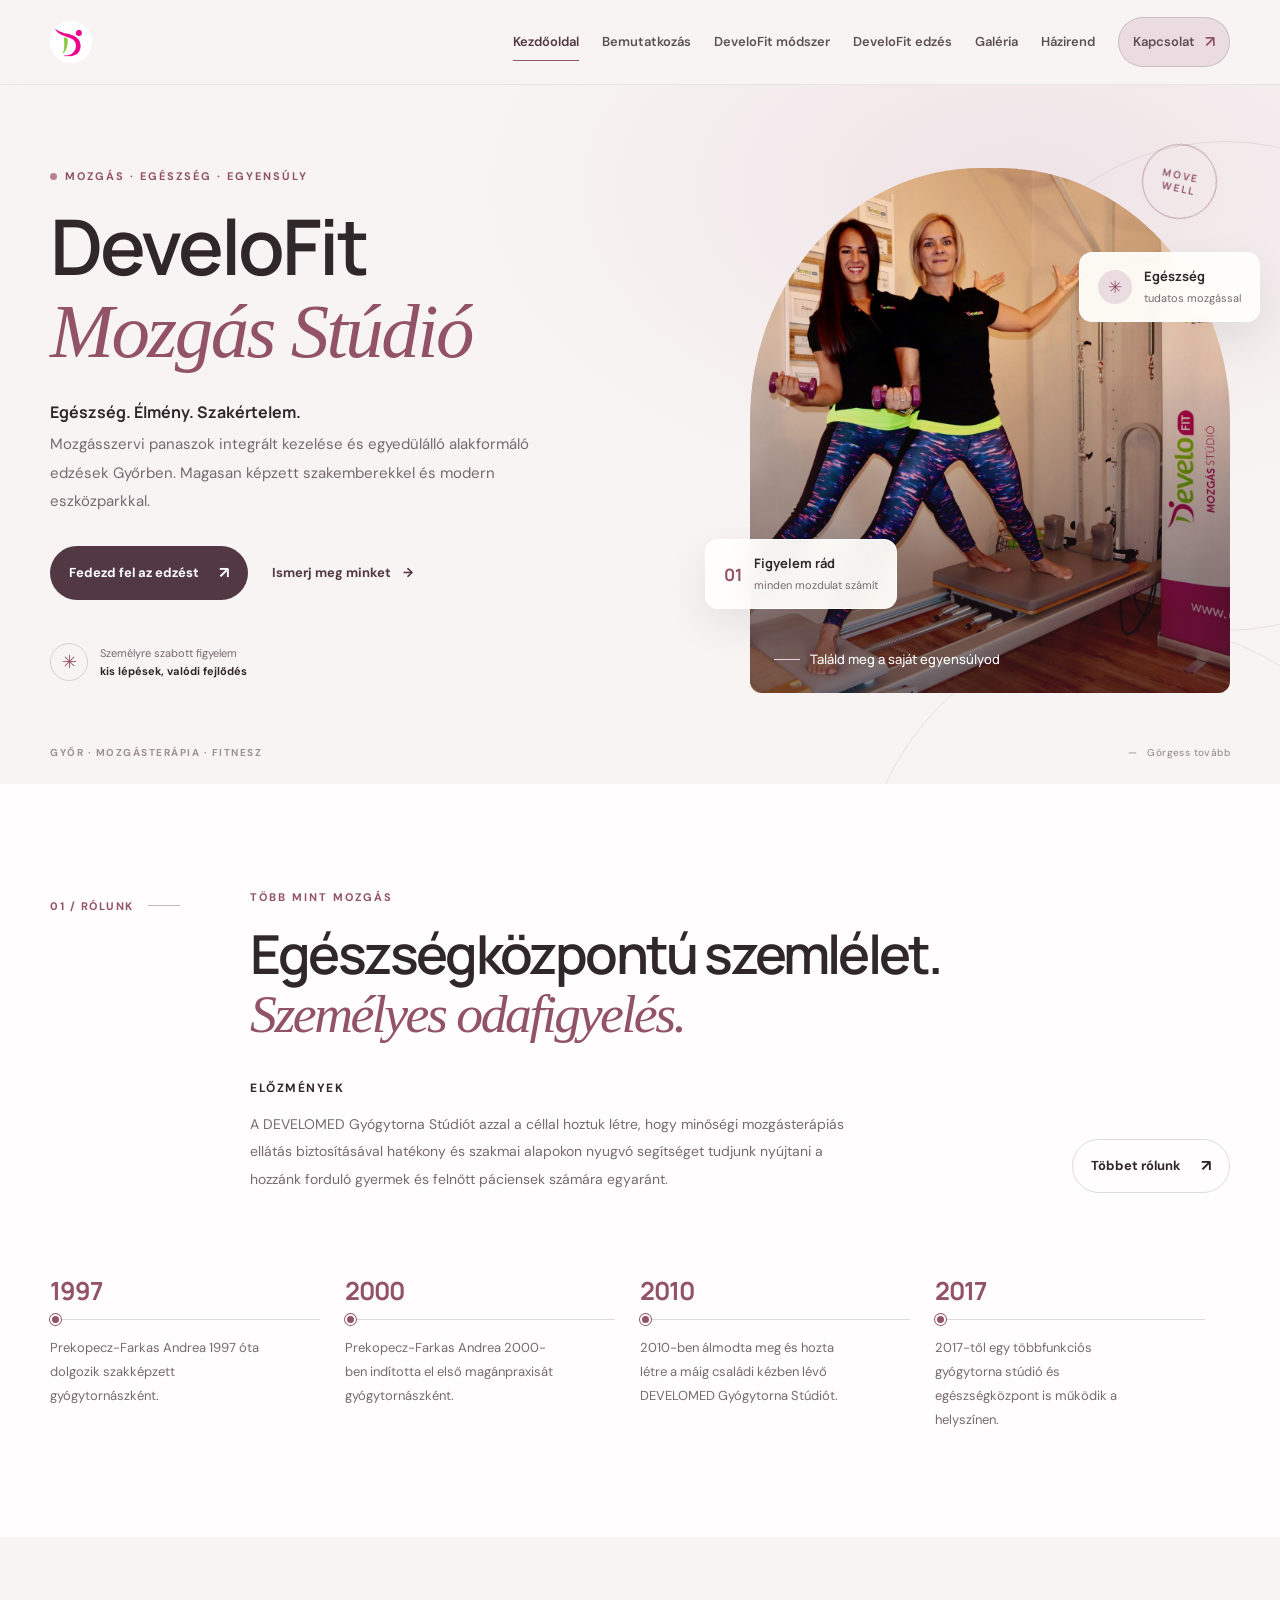
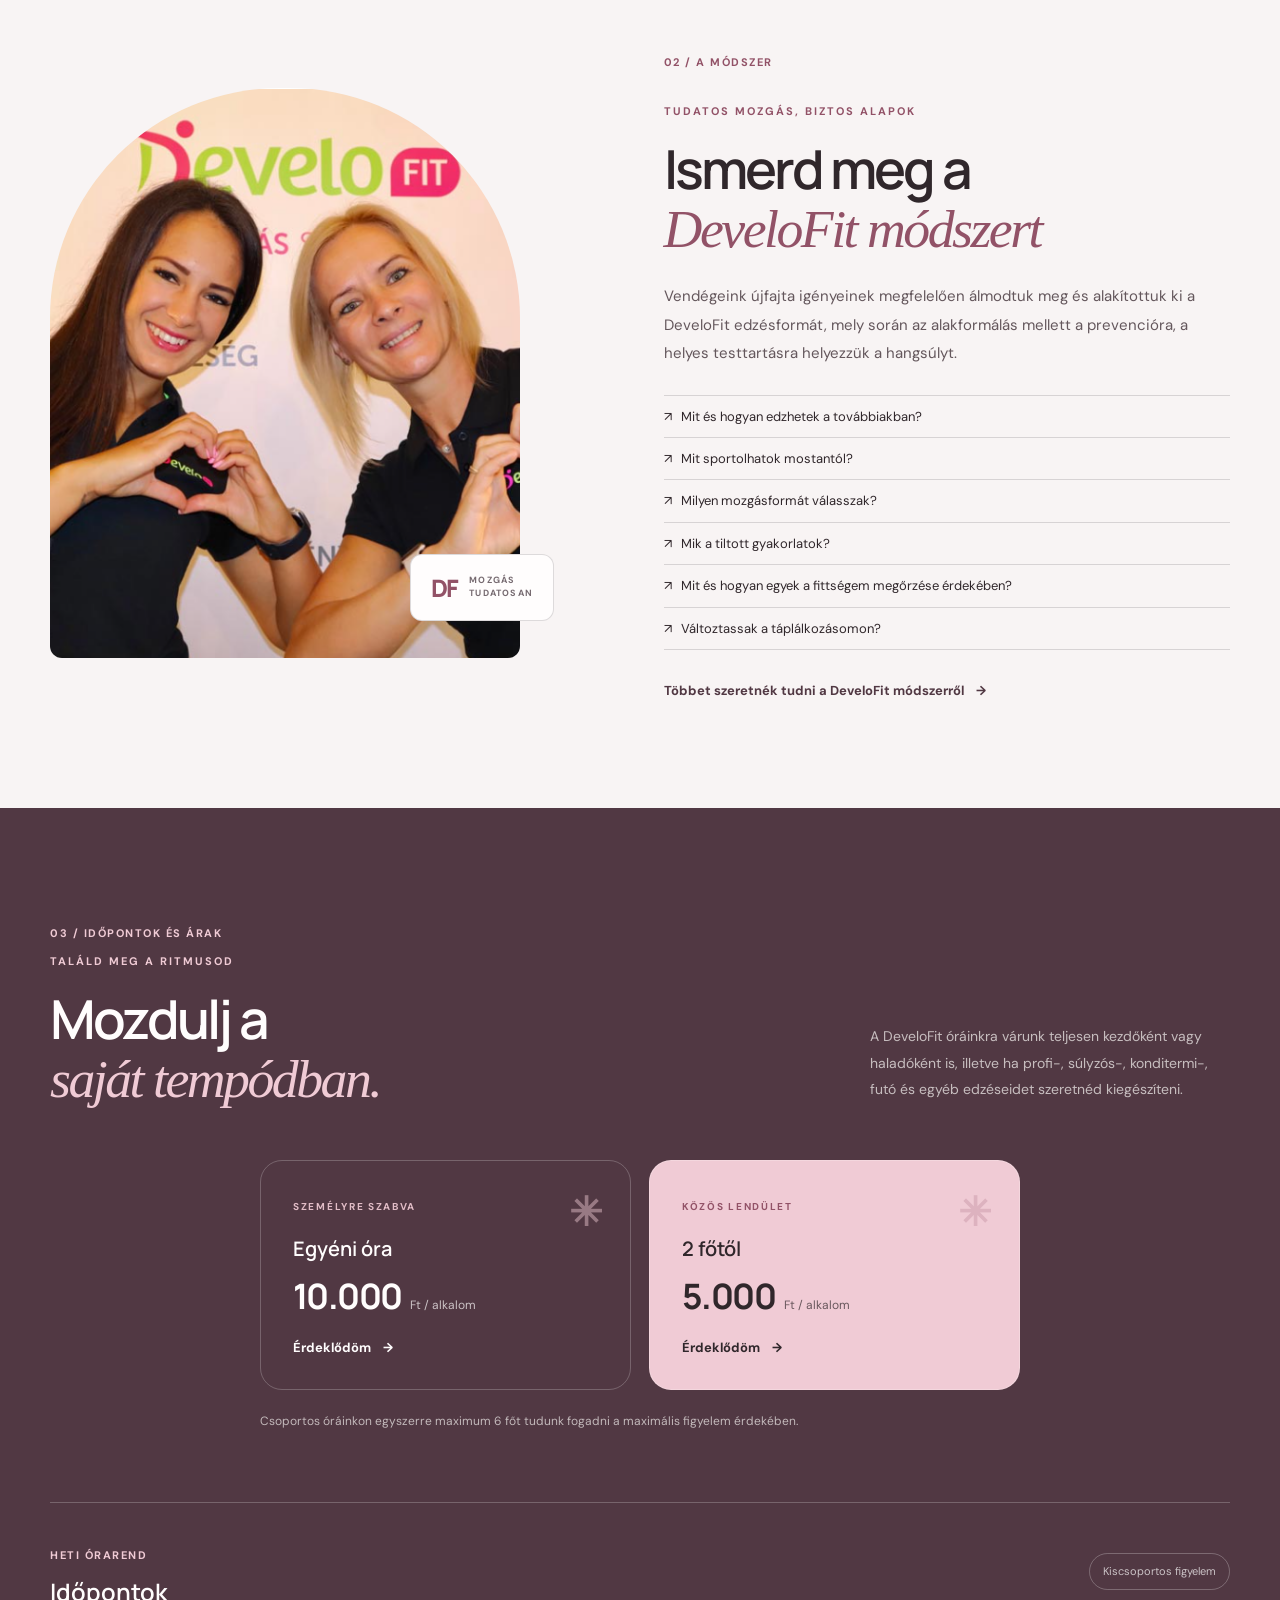
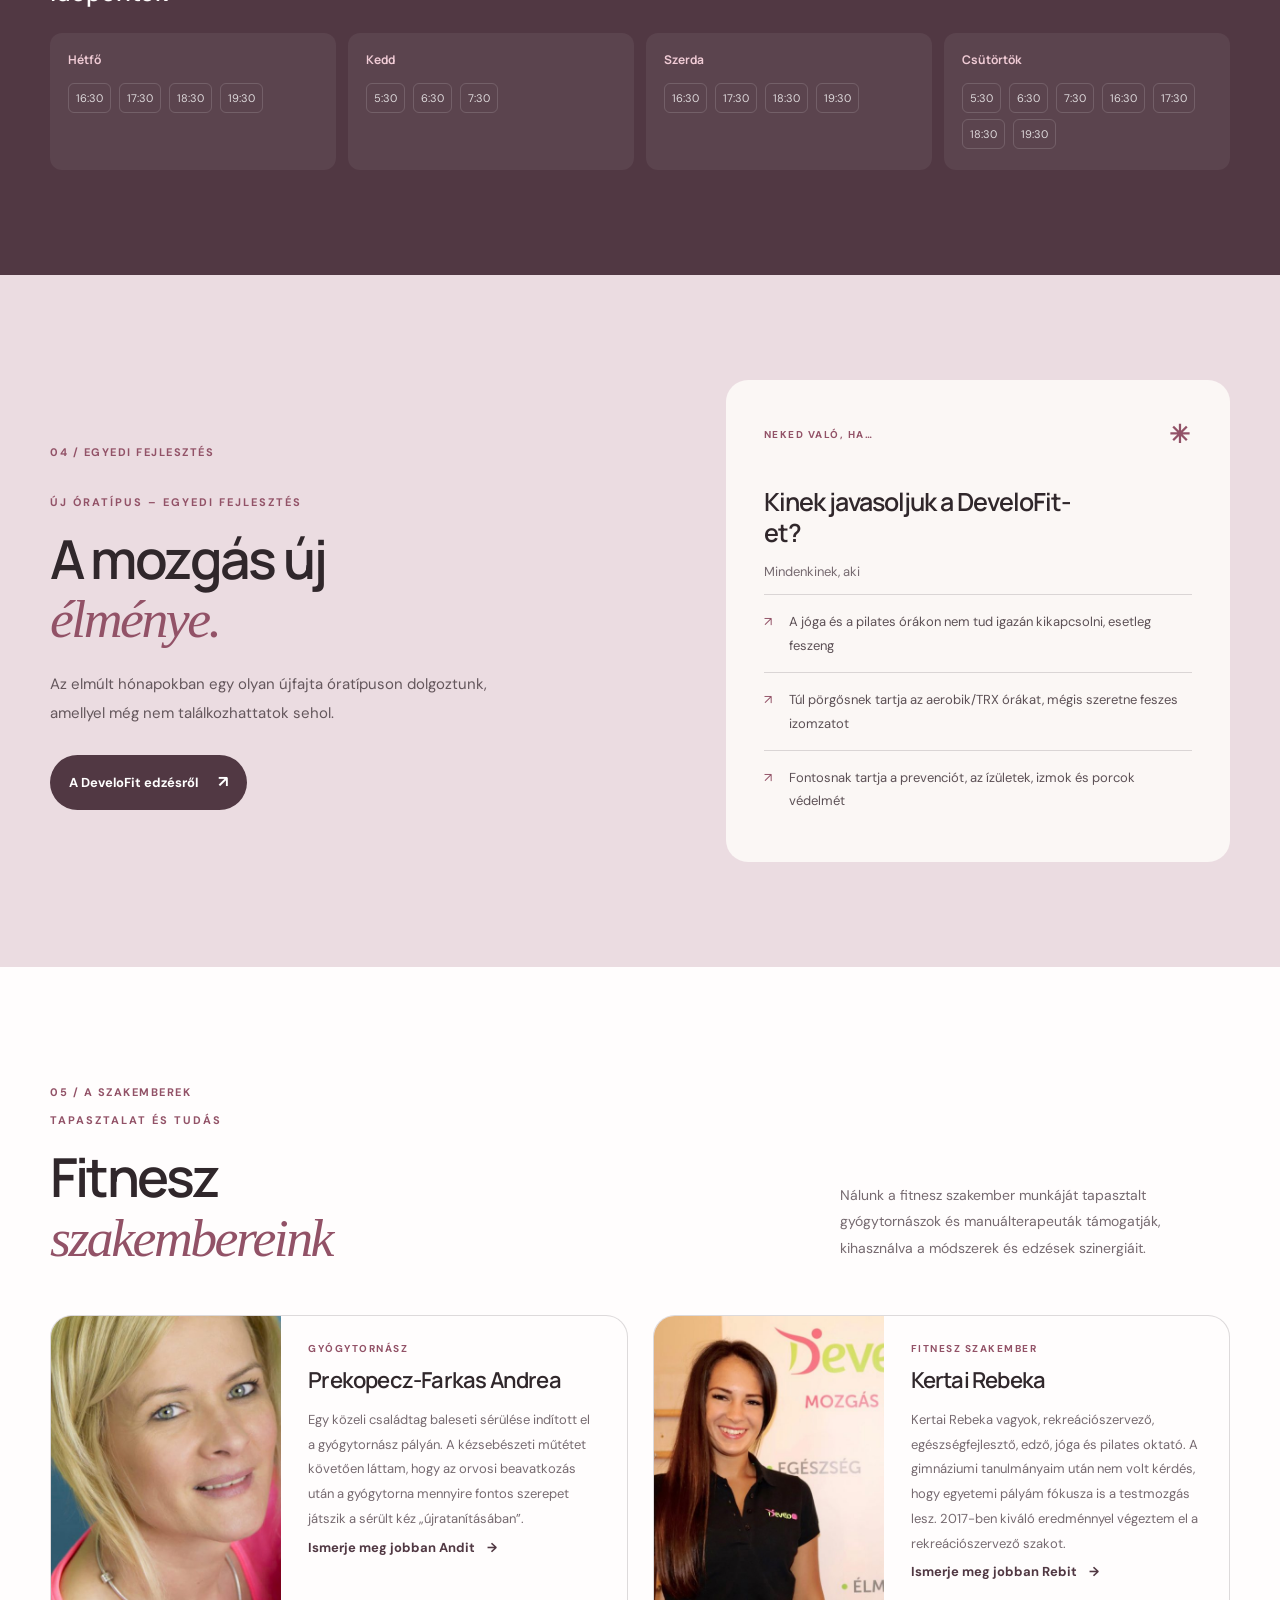
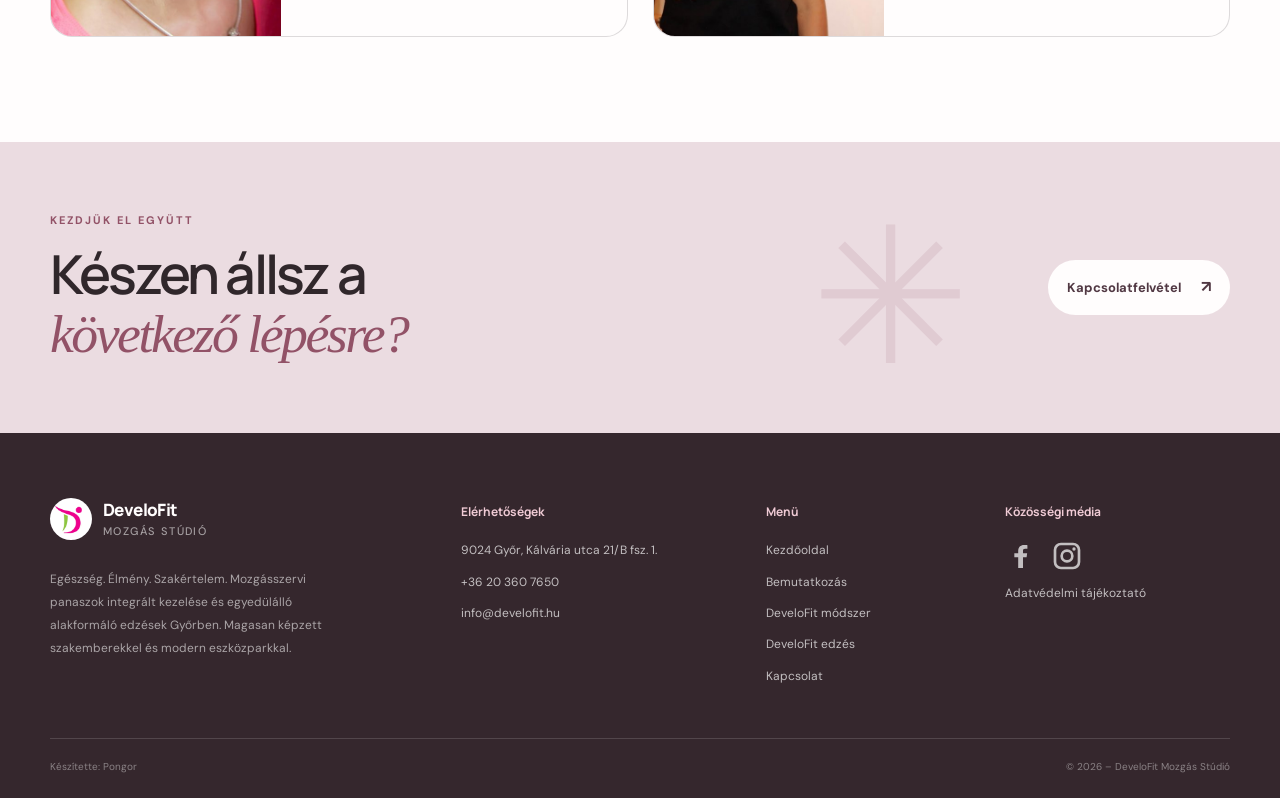
==== commit 82ca7d37: "edzes adatvedelem es kapcsolat" ====
--- a/index.html
+++ b/index.html
@@ -24,9 +24,9 @@
           <a href="bemutatkozas.html">Bemutatkozás</a>
           <a href="develofit-modszer.html">DeveloFit módszer</a>
           <a href="develofit-edzes.html">DeveloFit edzés</a>
-          <a href="galeria.html">Galéria</a>
-          <a href="hazirend.html">Házirend</a>
-          <a class="nav-contact" href="kapcsolat.html">Kapcsolat<span>↗</span></a>
+          <a href="bemutatkozas.html#galeria">Galéria</a>
+          <a href="kapcsolat.html#hazirend">Házirend</a>
+          <a class="nav-contact" href="kapcsolat.html#kapcsolat">Kapcsolat<span>↗</span></a>
         </nav>
       </div>
     </header>
@@ -125,12 +125,12 @@
             <article class="price-card reveal"> <span class="price-label">SZEMÉLYRE SZABVA</span>
               <h3>Egyéni óra</h3>
               <p class="price"><strong>10.000</strong> <span>Ft / alkalom</span></p>
-              <a class="text-link" href="kapcsolat.html">Érdeklődöm<span> →</span></a>
+              <a class="text-link" href="kapcsolat.html#kapcsolat">Érdeklődöm<span> →</span></a>
               <b class="price-star">✳</b></article>
             <article class="price-card featured reveal" data-delay="100"><span class="price-label">KÖZÖS LENDÜLET</span>
               <h3>2 főtől</h3>
               <p class="price"><strong>5.000</strong><span>Ft / alkalom</span></p>
-              <a class="text-link" href="kapcsolat.html">Érdeklődöm<span> →</span></a>
+              <a class="text-link" href="kapcsolat.html#kapcsolat">Érdeklődöm<span> →</span></a>
               <b class="price-star">✳</b></article>
           </div>
           <p class="price-note">Csoportos óráinkon egyszerre maximum 6 főt tudunk fogadni a maximális figyelem érdekében.</p>
@@ -239,7 +239,7 @@
             <p class="eyebrow">KEZDJÜK EL EGYÜTT</p>
             <h2>Készen állsz a<br><em>következő lépésre?</em></h2>
           </div>
-          <a class="button button-light" href="kapcsolat.html">Kapcsolatfelvétel<span> ↗</span></a>
+          <a class="button button-light" href="kapcsolat.html#kapcsolat">Kapcsolatfelvétel<span> ↗</span></a>
           <span class="cta-star">✳</span></div>
       </section>
     </main>
@@ -261,7 +261,7 @@
           <a href="bemutatkozas.html">Bemutatkozás</a>
           <a href="develofit-modszer.html">DeveloFit módszer</a>
           <a href="develofit-edzes.html">DeveloFit edzés</a>
-          <a href="kapcsolat.html">Kapcsolat</a>
+          <a href="kapcsolat.html#kapcsolat">Kapcsolat</a>
         </div>
         <div class="footer-col">
           <h3>Közösségi média</h3>
--- a/styles.css
+++ b/styles.css
@@ -137,11 +137,21 @@
   align-items:center;
   padding:11px 14px;
   border:1px solid var(--line);
-  border-radius:99px
+  border-radius:99px;
+  background:var(--blush);
+  transition:background-color .2s ease,border-color .2s ease,color .2s ease
+}
+.site-nav .nav-contact:hover {
+  border-color:var(--rose);
+  background:var(--rose);
+  color:var(--white)
 }
 .nav-contact span {
   color:var(--rose);
   font-size:16px
+}
+.site-nav .nav-contact:hover span {
+  color:var(--white)
 }
 .menu-toggle {
   display:none
@@ -704,13 +714,25 @@
   font:700 12px var(--display)
 }
 .schedule-grid p {
+  position:relative;
   display:inline-block;
   margin:3px 3px 3px 0;
   padding:5px 7px;
   border:1px solid rgba(255,255,255,.15);
   border-radius:6px;
   color:rgba(255,255,255,.8);
-  font-size:11px
+  font-size:11px;
+  transition:background-color .2s ease,color .2s ease,border-color .2s ease,box-shadow .2s ease,transform .2s ease
+}
+@media(hover:hover) and (pointer:fine) {
+  .schedule-grid p:hover {
+    z-index:1;
+    transform:scale(1.08);
+    border-color:var(--white);
+    background:var(--white);
+    color:var(--dark);
+    box-shadow:0 5px 14px rgba(0,0,0,.16)
+  }
 }
 .workout {
   background:var(--blush)
@@ -860,10 +882,56 @@
   letter-spacing:-.8px
 }
 .team-info>p:not(.team-role) {
-  margin-bottom:18px;
+  margin-bottom:0;
   color:var(--muted);
   font-size:13px;
   line-height:1.9
+}
+.team-contact {
+  display:flex;
+  align-items:center;
+  justify-content:space-between;
+  gap:24px;
+  margin-top:28px;
+  padding:22px 26px;
+  border-radius:16px;
+  background:var(--rose);
+  color:var(--white)
+}
+.team-contact-label {
+  margin:0 0 6px;
+  color:#e4b7c5;
+  font-size:9px;
+  font-weight:700;
+  letter-spacing:1.6px
+}
+.team-contact-copy {
+  margin:0;
+  font:500 17px var(--display)
+}
+.team-contact>a {
+  display:inline-flex;
+  flex:none;
+  align-items:center;
+  gap:18px;
+  padding:12px 16px;
+  border:1px solid rgba(255,255,255,.35);
+  border-radius:8px;
+  color:var(--white);
+  font-size:12px;
+  font-weight:700;
+  transition:background-color .2s ease,color .2s ease,border-color .2s ease
+}
+.team-contact>a:hover {
+  border-color:var(--white);
+  background:var(--white);
+  color:var(--dark)
+}
+.team-contact>a span {
+  transition:transform .2s ease
+}
+.team-contact>a:hover span {
+  transform:translate(2px,-2px)
 }
 .contact-cta {
   overflow:hidden;
@@ -1360,6 +1428,11 @@
     height:270px;
     min-height:0
   }
+  .team-contact {
+    align-items:flex-start;
+    flex-direction:column;
+    gap:16px
+  }
   .contact-cta {
     padding:55px 0
   }
@@ -1397,3 +1470,1648 @@
     font-size:10px
   }
 }
+.training-page-title {
+  padding:28px 0;
+  border-bottom:1px solid var(--line);
+  background:var(--white)
+}
+.training-page-title h1 {
+  position:relative;
+  width:fit-content;
+  margin:0;
+  padding:0 18px 7px;
+  border-left:3px solid var(--rose);
+  font:600 clamp(34px,4.2vw,52px)/1.12 var(--display);
+  letter-spacing:-2px
+}
+.training-page-title h1:after {
+  position:absolute;
+  bottom:0;
+  left:18px;
+  width:38px;
+  height:2px;
+  background:var(--rose);
+  content:"";
+  transition:width .55s var(--ease)
+}
+.training-page-title h1.is-visible:after {
+  width:68px
+}
+.training-page-title h1 em {
+  color:var(--rose);
+  font-family:Georgia,serif;
+  font-weight:400
+}
+.training-hero {
+  overflow:hidden;
+  background:radial-gradient(ellipse at 18% 20%,rgba(235,220,225,.82),transparent 42%),var(--paper)
+}
+.training-hero-grid {
+  display:grid;
+  grid-template-columns:1.08fr .92fr;
+  align-items:center;
+  gap:clamp(36px,7vw,92px)
+}
+.training-hero-copy h2 {
+  max-width:660px;
+  margin:0 0 25px;
+  font:600 clamp(43px,6.1vw,76px)/1.06 var(--display);
+  letter-spacing:-3px
+}
+.training-hero-copy h2 em {
+  color:var(--rose);
+  font-family:Georgia,serif;
+  font-weight:400
+}
+.training-hero-copy p {
+  max-width:620px;
+  margin:0 0 16px;
+  color:var(--muted);
+  font-size:14px;
+  line-height:1.9
+}
+.training-hero-visual {
+  position:relative;
+  width:100%;
+  max-width:490px;
+  height:clamp(370px,42vw,520px);
+  justify-self:end;
+  overflow:hidden;
+  margin:0;
+  border:7px solid var(--white);
+  border-radius:12px 145px 12px 82px;
+  background:var(--blush);
+  box-shadow:0 22px 55px rgba(48,39,43,.12);
+  transition:transform .45s var(--ease),box-shadow .45s var(--ease)
+}
+.training-hero-visual img {
+  width:100%;
+  height:100%;
+  border-radius:6px 138px 6px 75px;
+  object-fit:cover;
+  object-position:center 38%;
+  transition:transform .65s var(--ease)
+}
+.training-hero-visual:hover img {
+  transform:scale(1.035)
+}
+.training-hero-visual:hover {
+  transform:translateY(-4px);
+  box-shadow:0 30px 65px rgba(48,39,43,.17)
+}
+.training-hero-stamp {
+  position:absolute;
+  right:18px;
+  bottom:18px;
+  width:54px;
+  height:54px;
+  display:grid;
+  place-items:center;
+  border:4px solid rgba(255,253,253,.8);
+  border-radius:50%;
+  background:var(--rose);
+  color:var(--white);
+  font-size:22px;
+  transition:transform .45s var(--ease)
+}
+.training-hero-visual:hover .training-hero-stamp {
+  transform:rotate(45deg)
+}
+.training-for {
+  background:var(--white)
+}
+.training-for-grid {
+  display:grid;
+  grid-template-columns:.82fr 1.18fr;
+  align-items:center;
+  gap:clamp(36px,7vw,90px)
+}
+.training-for-heading h2 {
+  margin:0;
+  font:600 clamp(36px,4.4vw,56px)/1.12 var(--display);
+  letter-spacing:-2.2px
+}
+.training-for-heading h2 em {
+  color:var(--rose);
+  font-family:Georgia,serif;
+  font-weight:400
+}
+.training-for-list {
+  display:grid;
+  grid-template-columns:repeat(2,minmax(0,1fr));
+  gap:12px;
+  margin:0;
+  padding:0;
+  list-style:none;
+  counter-reset:training-reason
+}
+.training-for-list li {
+  position:relative;
+  min-height:122px;
+  display:flex;
+  align-items:flex-end;
+  padding:20px;
+  border:1px solid var(--line);
+  border-radius:14px;
+  background:var(--paper);
+  color:#5c5055;
+  font-size:13px;
+  line-height:1.75;
+  counter-increment:training-reason;
+  transition:transform .25s var(--ease),border-color .25s ease,background-color .25s ease,box-shadow .25s ease
+}
+.training-for-list li:before {
+  position:absolute;
+  top:15px;
+  left:18px;
+  color:var(--rose);
+  content:"0" counter(training-reason);
+  font:700 11px var(--display);
+  letter-spacing:1px
+}
+.training-for-list li:hover {
+  transform:translateY(-3px);
+  border-color:rgba(146,82,103,.3);
+  background:var(--white);
+  box-shadow:0 12px 28px rgba(48,39,43,.07)
+}
+.training-invite {
+  background:var(--blush)
+}
+.training-invite-inner {
+  position:relative;
+  display:flex;
+  min-height:210px;
+  align-items:center;
+  justify-content:space-between;
+  gap:35px;
+  overflow:hidden;
+  padding:clamp(30px,5vw,58px);
+  border-radius:22px;
+  background:var(--dark);
+  color:var(--white);
+  transition:transform .35s var(--ease),box-shadow .35s var(--ease)
+}
+.training-invite-inner:hover {
+  transform:translateY(-4px);
+  box-shadow:0 18px 40px rgba(48,39,43,.16)
+}
+.training-invite-inner p {
+  position:relative;
+  z-index:1;
+  max-width:850px;
+  margin:0;
+  font:500 clamp(20px,2.7vw,32px)/1.45 var(--display);
+  letter-spacing:-.6px
+}
+.training-invite-mark {
+  position:absolute;
+  right:20px;
+  bottom:-65px;
+  color:rgba(255,255,255,.07);
+  font:400 230px/1 var(--display);
+  pointer-events:none
+}
+@media(max-width:820px) {
+  .training-hero-grid {
+    grid-template-columns:1fr 1fr;
+    gap:30px
+  }
+  .training-hero-copy h2 {
+    font-size:clamp(42px,6.5vw,58px);
+    letter-spacing:-2.4px
+  }
+  .training-hero-visual {
+    height:390px
+  }
+  .training-for-grid {
+    grid-template-columns:1fr;
+    gap:30px
+  }
+}
+@media(max-width:600px) {
+  .training-hero-grid {
+    grid-template-columns:1fr;
+    gap:27px
+  }
+  .training-page-title {
+    padding:22px 0
+  }
+  .training-page-title h1 {
+    padding:0 13px 6px;
+    font-size:clamp(32px,8vw,42px)
+  }
+  .training-page-title h1:after {
+    left:13px
+  }
+  .training-hero-copy h2 {
+    font-size:clamp(42px,11vw,60px)
+  }
+  .training-hero-visual {
+    width:min(100%,430px);
+    height:min(112vw,440px);
+    justify-self:center;
+    border-radius:10px 105px 10px 55px
+  }
+  .training-hero-visual img {
+    border-radius:4px 98px 4px 48px
+  }
+  .training-for-list {
+    grid-template-columns:1fr;
+    gap:9px
+  }
+  .training-for-list li {
+    min-height:95px;
+    padding:37px 17px 16px
+  }
+  .training-for-list li:before {
+    top:12px;
+    left:17px
+  }
+  .training-invite-inner {
+    min-height:0;
+    padding:30px 24px;
+    border-radius:17px
+  }
+  .training-invite-inner p {
+    font-size:21px
+  }
+  .training-invite-mark {
+    right:-8px;
+    bottom:-55px;
+    font-size:175px
+  }
+}
+
+.about-hero {
+  position:relative;
+  overflow:hidden;
+  padding:78px 0 24px;
+  background:radial-gradient(ellipse at 82% 18%,rgba(235,220,225,.72),transparent 38%),var(--paper)
+}
+.about-hero-grid {
+  position:relative;
+  z-index:1;
+  display:grid;
+  grid-template-columns:1fr .88fr;
+  align-items:center;
+  gap:clamp(50px,8vw,110px)
+}
+.about-hero-copy {
+  padding:12px 0 28px
+}
+.about-hero-copy h1 {
+  font-size:clamp(54px,7vw,86px)
+}
+.about-history-copy {
+  max-width:540px;
+  margin-top:23px
+}
+.about-history-copy p {
+  margin:0 0 15px;
+  color:var(--muted);
+  font-size:14px;
+  line-height:1.9
+}
+.about-hero-visual {
+  position:relative;
+  width:100%;
+  max-width:475px;
+  justify-self:end
+}
+.about-hero-image {
+  overflow:hidden;
+  height:clamp(390px,43vw,520px);
+  border-radius:48% 48% 12px 12px;
+  background:var(--blush)
+}
+.about-hero-image img {
+  width:100%;
+  height:100%;
+  object-fit:cover;
+  object-position:16% 42%
+}
+.about-float-card {
+  top:20%;
+  left:-48px
+}
+.about-history {
+  background:var(--white)
+}
+.about-origin-grid {
+  display:grid;
+  grid-template-columns:minmax(0,1.08fr) minmax(280px,.92fr);
+  align-items:center;
+  gap:clamp(34px,6vw,76px)
+}
+.about-origin-copy>.section-index {
+  margin:0 0 15px
+}
+.about-origin-grid h2 {
+  margin:0;
+  font-size:clamp(38px,4.2vw,54px);
+  letter-spacing:-2px
+}
+.about-origin-grid .about-history-copy {
+  max-width:none;
+  margin:24px 0 0
+}
+.about-origin-visual {
+  position:relative;
+  overflow:hidden;
+  height:clamp(360px,39vw,470px);
+  border:7px solid var(--white);
+  border-radius:12px 145px 12px 82px;
+  background:var(--blush);
+  box-shadow:0 20px 50px rgba(48,39,43,.1)
+}
+.about-origin-visual:after {
+  position:absolute;
+  inset:35% 0 0;
+  background:linear-gradient(transparent,rgba(49,31,38,.22));
+  content:"";
+  pointer-events:none
+}
+.about-origin-visual img {
+  width:100%;
+  height:100%;
+  border-radius:6px 138px 6px 75px;
+  object-fit:cover;
+  object-position:center 38%;
+  transition:transform .65s var(--ease)
+}
+.about-origin-visual:hover img {
+  transform:scale(1.035)
+}
+.about-pilates {
+  background:var(--paper)
+}
+.about-pilates-grid {
+  display:grid;
+  grid-template-columns:.9fr 1fr;
+  align-items:center;
+  gap:clamp(55px,9vw,125px)
+}
+.about-pilates-highlight {
+  padding:clamp(28px,4vw,48px);
+  border-radius:22px;
+  background:var(--blush)
+}
+.about-pilates-highlight h2 {
+  margin:0 0 20px;
+  color:var(--dark);
+  font:600 clamp(30px,3.8vw,46px)/1.12 var(--display);
+  letter-spacing:-1.8px
+}
+.about-pilates-highlight>p:last-child {
+  margin:0;
+  color:#64575c;
+  font-size:14px;
+  line-height:1.9
+}
+.about-pilates-visual {
+  position:relative;
+  max-width:480px
+}
+.about-pilates-visual>img {
+  height:570px;
+  border-radius:48% 12px 12px 12px;
+  object-fit:cover;
+  object-position:16% center;
+  box-shadow:0 22px 52px rgba(48,39,43,.12);
+  transition:transform .65s var(--ease)
+}
+.about-pilates-visual:hover>img {
+  transform:scale(1.02)
+}
+.about-pilates-copy>.section-index {
+  display:block;
+  margin-bottom:32px
+}
+.about-pilates-copy h2 {
+  margin:0 0 24px;
+  font:600 clamp(35px,4.2vw,55px)/1.08 var(--display);
+  letter-spacing:-2.8px
+}
+.about-pilates-copy h2 em {
+  color:var(--rose);
+  font-family:Georgia,serif;
+  font-weight:400;
+  letter-spacing:-2.5px
+}
+.about-pilates-note {
+  display:flex;
+  align-items:center;
+  gap:13px;
+  margin:25px 0;
+  padding:16px 18px;
+  border:1px solid var(--line);
+  border-radius:13px;
+  background:rgba(255,253,253,.7)
+}
+.about-pilates-note .note-icon {
+  flex:none
+}
+.about-pilates-note p {
+  margin:0;
+  color:var(--dark);
+  font-size:13px;
+  font-weight:600;
+  line-height:1.75
+}
+.about-pilates-copy>.text-link {
+  margin-top:12px
+}
+.about-pilates-detail {
+  display:flex;
+  max-width:850px;
+  align-items:flex-start;
+  gap:17px;
+  margin:38px auto 0;
+  padding:25px 28px;
+  border:1px solid var(--line);
+  border-radius:16px;
+  background:var(--white)
+}
+.about-pilates-detail .note-icon {
+  flex:none
+}
+.about-pilates-detail p {
+  margin:2px 0 0;
+  color:var(--muted);
+  font-size:14px;
+  line-height:1.9
+}
+.about-gallery {
+  background:var(--white)
+}
+.about-gallery .section-heading {
+  margin-bottom:42px
+}
+.about-gallery-grid {
+  display:grid;
+  grid-template-columns:repeat(4,minmax(0,1fr));
+  grid-auto-rows:220px;
+  gap:16px
+}
+.about-gallery-grid>img {
+  overflow:hidden;
+  min-width:0;
+  border-radius:17px;
+  width:100%;
+  height:100%;
+  object-fit:cover;
+  transition:transform .6s var(--ease)
+}
+.about-gallery-grid>img:hover {
+  transform:scale(1.04)
+}
+.about-gallery-grid>.about-gallery-feature {
+  grid-column:span 2;
+  grid-row:span 2
+}
+@media(max-width:820px) {
+  .about-hero {
+    padding-top:55px
+  }
+  .about-hero-grid {
+    grid-template-columns:1fr .82fr;
+    gap:32px
+  }
+  .about-hero-copy h1 {
+    font-size:clamp(48px,7vw,68px)
+  }
+  .about-hero-image {
+    height:410px
+  }
+  .about-float-card {
+    left:-22px
+  }
+  .about-pilates-grid {
+    gap:45px
+  }
+  .about-pilates-visual>img {
+    height:480px
+  }
+  .about-origin-grid {
+    grid-template-columns:minmax(0,1.05fr) minmax(250px,.95fr);
+    align-items:center;
+    gap:30px
+  }
+  .about-origin-visual {
+    height:380px;
+    border-radius:10px 110px 10px 62px
+  }
+  .about-gallery-grid {
+    grid-template-columns:repeat(3,minmax(0,1fr));
+    grid-auto-rows:190px;
+    gap:12px
+  }
+}
+@media(max-width:600px) {
+  .about-hero {
+    padding:38px 0 18px
+  }
+  .about-hero-grid {
+    grid-template-columns:1fr;
+    gap:42px
+  }
+  .about-hero-copy {
+    padding:0
+  }
+  .about-hero-copy h1 {
+    font-size:clamp(50px,13vw,68px);
+    letter-spacing:-2.4px
+  }
+  .about-hero-visual {
+    width:calc(100% - 18px);
+    justify-self:center
+  }
+  .about-hero-image {
+    height:min(112vw,450px)
+  }
+  .about-float-card {
+    left:-14px
+  }
+  .about-pilates-grid {
+    grid-template-columns:1fr;
+    gap:43px
+  }
+  .about-origin-grid {
+    grid-template-columns:1fr;
+    gap:28px
+  }
+  .about-origin-grid h2 {
+    font-size:clamp(34px,9.2vw,46px)
+  }
+  .about-origin-grid .about-history-copy {
+    margin-top:19px
+  }
+  .about-origin-visual {
+    width:min(100%,430px);
+    height:min(112vw,440px);
+    justify-self:center;
+    border-radius:10px 105px 10px 55px
+  }
+  .about-origin-visual img {
+    border-radius:4px 98px 4px 48px
+  }
+  .about-pilates-highlight {
+    padding:25px 21px
+  }
+  .about-pilates-highlight h2 {
+    font-size:30px
+  }
+  .about-pilates-highlight>p:last-child {
+    font-size:13px
+  }
+  .about-pilates-visual {
+    width:calc(100% - 18px)
+  }
+  .about-pilates-visual>img {
+    height:400px;
+    border-radius:46% 10px 10px 10px
+  }
+  .about-pilates-detail {
+    gap:12px;
+    margin-top:25px;
+    padding:18px 15px
+  }
+  .about-pilates-detail p {
+    font-size:13px
+  }
+  .about-gallery .section-heading {
+    margin-bottom:30px
+  }
+  .about-gallery-grid {
+    grid-template-columns:repeat(2,minmax(0,1fr));
+    grid-auto-rows:150px;
+    gap:12px
+  }
+  .about-gallery-grid>.about-gallery-feature {
+    grid-row:span 2
+  }
+}
+
+.method-page-hero {
+  position:relative;
+  overflow:hidden;
+  padding:68px 0 42px;
+  background:radial-gradient(ellipse at 18% 20%,rgba(235,220,225,.8),transparent 40%),var(--paper)
+}
+.method-page-hero-grid {
+  position:relative;
+  z-index:1;
+  display:grid;
+  grid-template-columns:1fr .9fr;
+  align-items:center;
+  gap:clamp(50px,8vw,110px)
+}
+.method-page-hero-image {
+  position:relative;
+  width:100%;
+  max-width:490px;
+  height:clamp(410px,44vw,540px);
+  justify-self:end;
+  overflow:hidden;
+  border-radius:48% 48% 14px 14px;
+  background:var(--blush)
+}
+.method-page-hero-image img {
+  width:100%;
+  height:100%;
+  object-fit:cover;
+  object-position:center 36%;
+  transition:transform .7s var(--ease)
+}
+.method-page-hero-image:hover img {
+  transform:scale(1.035)
+}
+.method-page-title h1 {
+  font-size:clamp(58px,8vw,96px);
+  letter-spacing:-3px
+}
+.method-page-title h1 em {
+  color:var(--rose)
+}
+.method-page-hero-stamp {
+  position:absolute;
+  top:-17px;
+  right:8px;
+  width:68px;
+  height:68px;
+  display:grid;
+  place-items:center;
+  border:1px solid rgba(146,82,103,.4);
+  border-radius:50%;
+  background:var(--white);
+  color:var(--rose);
+  font-size:27px;
+  animation:method-stamp-turn 24s linear infinite
+}
+@keyframes method-stamp-turn {
+  to { transform:rotate(360deg) }
+}
+.method-page-intro {
+  position:relative;
+  overflow:hidden;
+  background:var(--blush)
+}
+.method-page-intro-heading {
+  display:flex;
+  align-items:flex-end;
+  justify-content:space-between;
+  gap:30px;
+  margin-bottom:46px;
+  padding-bottom:25px;
+  border-bottom:1px solid rgba(48,39,43,.16)
+}
+.method-page-intro-heading .section-index {
+  margin:0 0 8px
+}
+.method-page-intro-heading h2 {
+  margin:0;
+  font:600 clamp(38px,4.4vw,58px)/1.08 var(--display);
+  letter-spacing:-2.5px
+}
+.method-page-intro-heading h2 em {
+  color:var(--rose);
+  font-family:Georgia,serif;
+  font-weight:400;
+  letter-spacing:-2px
+}
+.method-page-intro-grid {
+  display:grid;
+  grid-template-columns:.78fr 1.22fr;
+  align-items:stretch;
+  gap:clamp(30px,5vw,68px)
+}
+.method-page-intro-copy .large-copy {
+  margin:0 0 17px
+}
+.method-page-intro-copy .large-copy:first-child {
+  color:var(--dark);
+  font:500 clamp(20px,2.1vw,25px)/1.55 var(--display);
+  letter-spacing:-.4px
+}
+.method-page-questions {
+  padding:clamp(24px,3.2vw,38px);
+  border:1px solid rgba(48,39,43,.1);
+  border-radius:22px;
+  background:rgba(255,253,253,.86);
+  box-shadow:0 18px 50px rgba(48,39,43,.06)
+}
+.method-page-questions>.eyebrow {
+  max-width:480px;
+  margin-bottom:22px;
+  color:var(--rose);
+  font-size:11px;
+  letter-spacing:1.4px
+}
+.method-page-question-list {
+  display:grid;
+  grid-template-columns:repeat(2,minmax(0,1fr));
+  gap:9px
+}
+.method-page-question-list p {
+  position:relative;
+  min-height:67px;
+  display:flex;
+  align-items:center;
+  margin:0;
+  padding:12px 12px 12px 39px;
+  border:1px solid rgba(48,39,43,.08);
+  border-radius:11px;
+  background:var(--paper);
+  color:#5c5055;
+  font-size:12px;
+  line-height:1.55;
+  transition:transform .25s var(--ease),border-color .25s,background .25s
+}
+.method-page-question-list p:hover {
+  transform:translateY(-2px);
+  border-color:rgba(146,82,103,.35);
+  background:white
+}
+.method-page-question-list p:before {
+  position:absolute;
+  left:12px;
+  width:19px;
+  height:19px;
+  display:grid;
+  place-items:center;
+  border-radius:50%;
+  background:var(--blush);
+  color:var(--rose);
+  font-size:11px;
+  content:"↗"
+}
+.method-page-approach {
+  background:var(--blush)
+}
+.method-page-story {
+  display:grid;
+  grid-template-columns:minmax(0,1.1fr) minmax(280px,.8fr);
+  align-items:center;
+  gap:clamp(35px,6vw,78px);
+  max-width:1060px;
+  margin:0 auto 62px
+}
+.method-page-story-image {
+  position:relative;
+  height:330px;
+  margin:0;
+  border:8px solid rgba(255,253,253,.72);
+  border-radius:12px 86px 12px 12px;
+  background:var(--paper);
+  box-shadow:0 24px 55px rgba(48,39,43,.13);
+  transform:rotate(2deg);
+  transition:transform .4s var(--ease),box-shadow .4s var(--ease)
+}
+.method-page-story-image:hover {
+  box-shadow:0 30px 65px rgba(48,39,43,.2);
+  transform:rotate(0) translateY(-4px)
+}
+.method-page-story-image img {
+  width:100%;
+  height:100%;
+  border-radius:7px 75px 7px 7px;
+  object-fit:cover;
+  object-position:center 38%
+}
+.method-page-story-image>span {
+  position:absolute;
+  right:-18px;
+  bottom:-18px;
+  width:49px;
+  height:49px;
+  display:grid;
+  place-items:center;
+  border:4px solid var(--blush);
+  border-radius:50%;
+  background:var(--dark);
+  color:var(--pink);
+  font-size:19px
+}
+.method-page-story .large-copy {
+  margin:0 0 18px
+}
+.method-page-story .large-copy:first-child {
+  max-width:670px;
+  color:var(--dark);
+  font:500 clamp(24px,3vw,36px)/1.35 var(--display);
+  letter-spacing:-.8px
+}
+.method-page-exercises>.eyebrow {
+  max-width:650px;
+  margin-bottom:23px
+}
+.method-page-cards {
+  display:grid;
+  grid-template-columns:repeat(5,minmax(0,1fr));
+  gap:12px
+}
+.method-page-card {
+  position:relative;
+  display:flex;
+  min-height:175px;
+  flex-direction:column;
+  justify-content:space-between;
+  overflow:hidden;
+  padding:19px;
+  border:1px solid rgba(48,39,43,.12);
+  border-radius:16px;
+  background:rgba(255,253,253,.76);
+  transition:transform .28s var(--ease),background .28s,border-color .28s
+}
+.method-page-card:hover {
+  transform:translateY(-5px);
+  border-color:rgba(146,82,103,.35);
+  background:var(--white)
+}
+.method-page-card>span {
+  color:var(--rose);
+  font:700 12px var(--display);
+  letter-spacing:1px
+}
+.method-page-card h3 {
+  max-width:150px;
+  margin:24px 0 0;
+  font:600 16px/1.35 var(--display);
+  letter-spacing:-.3px
+}
+.method-page-card i {
+  position:absolute;
+  right:17px;
+  bottom:15px;
+  color:var(--rose);
+  font-size:17px;
+  font-style:normal
+}
+.method-page-support {
+  overflow:hidden;
+  background:var(--paper);
+  color:var(--ink)
+}
+.method-page-support-grid {
+  display:grid;
+  grid-template-columns:.9fr 1.1fr;
+  align-items:center;
+  gap:clamp(35px,7vw,85px)
+}
+.method-page-support-image {
+  position:relative;
+  width:min(100%,320px);
+  aspect-ratio:1;
+  justify-self:center;
+  padding:15px;
+  border:1px solid rgba(146,82,103,.22);
+  border-radius:50%;
+  background:var(--white);
+  box-shadow:0 20px 50px rgba(48,39,43,.1)
+}
+.method-page-support-image img {
+  width:100%;
+  height:100%;
+  border-radius:50%;
+  object-fit:contain;
+  transition:transform .65s var(--ease)
+}
+.method-page-support-image:hover img {
+  transform:scale(1.04) rotate(-3deg)
+}
+.method-page-support-image:after {
+  position:absolute;
+  inset:-9px;
+  border:1px solid rgba(146,82,103,.12);
+  border-radius:50%;
+  content:"";
+  pointer-events:none
+}
+.method-page-support-copy h2 {
+  margin:0 0 22px;
+  font:600 clamp(34px,4vw,52px)/1.15 var(--display);
+  letter-spacing:-1.8px
+}
+.method-page-support-copy>p:not(.eyebrow) {
+  max-width:590px;
+  color:var(--muted);
+  font-size:14px;
+  line-height:1.9
+}
+.method-page-support-copy>.button {
+  margin-top:14px
+}
+@media(max-width:1050px) {
+  .method-page-cards {
+    grid-template-columns:repeat(3,minmax(0,1fr))
+  }
+}
+@media(max-width:820px) {
+  .method-page-hero {
+    padding-top:54px
+  }
+  .method-page-hero-image {
+    height:410px
+  }
+  .method-page-title h1 {
+    font-size:clamp(48px,7vw,68px)
+  }
+  .method-page-intro-grid {
+    grid-template-columns:1fr;
+    gap:20px
+  }
+  .method-page-intro-copy {
+    max-width:680px
+  }
+  .method-page-support-grid {
+    grid-template-columns:.85fr 1.15fr;
+    gap:30px
+  }
+  .method-page-support-image {
+    width:min(100%,280px)
+  }
+  .method-page-questions {
+    max-width:none
+  }
+}
+@media(max-width:600px) {
+  .method-page-hero {
+    padding:42px 0 28px
+  }
+  .method-page-hero-grid {
+    grid-template-columns:1fr;
+    gap:32px
+  }
+  .method-page-hero-image {
+    width:calc(100% - 18px);
+    height:min(112vw,450px);
+    justify-self:center
+  }
+  .method-page-title h1 {
+    font-size:clamp(50px,13vw,68px);
+    letter-spacing:-2.4px
+  }
+  .method-page-hero-stamp {
+    top:-14px;
+    right:0;
+    width:53px;
+    height:53px;
+    font-size:22px
+  }
+  .method-page-intro-heading {
+    align-items:flex-start;
+    flex-direction:column;
+    gap:8px;
+    margin-bottom:28px;
+    padding-bottom:19px
+  }
+  .method-page-intro-heading h2 {
+    font-size:clamp(35px,9.2vw,48px);
+    letter-spacing:-1.8px
+  }
+  .method-page-intro-copy .large-copy:first-child {
+    font-size:19px
+  }
+  .method-page-questions {
+    padding:23px 20px;
+    border-radius:17px
+  }
+  .method-page-question-list p {
+    font-size:12px
+  }
+  .method-page-question-list {
+    grid-template-columns:1fr
+  }
+  .method-page-question-list p {
+    min-height:55px
+  }
+  .method-page-story {
+    grid-template-columns:1fr;
+    gap:25px;
+    margin-bottom:42px
+  }
+  .method-page-story-image {
+    width:min(100%,430px);
+    height:280px;
+    justify-self:center
+  }
+  .method-page-story .large-copy:first-child {
+    font-size:25px
+  }
+  .method-page-cards {
+    grid-template-columns:repeat(2,minmax(0,1fr));
+    gap:10px
+  }
+  .method-page-card {
+    min-height:145px;
+    padding:16px
+  }
+  .method-page-card h3 {
+    font-size:14px
+  }
+  .method-page-support-copy h2 {
+    font-size:clamp(30px,8vw,42px)
+  }
+  .method-page-support-grid {
+    grid-template-columns:1fr;
+    gap:30px
+  }
+  .method-page-support-image {
+    width:min(58vw,230px);
+    justify-self:center
+  }
+}
+.rules-page-title {
+  padding:34px 0;
+  border-bottom:1px solid var(--line);
+  background:var(--white)
+}
+.rules-page-title h1 {
+  width:fit-content;
+  margin:0;
+  padding:0 18px 7px;
+  border-left:3px solid var(--rose);
+  border-bottom:1px solid var(--line);
+  font:600 clamp(38px,5vw,58px)/1.12 var(--display);
+  letter-spacing:-2px
+}
+.rules-page-title h1 em,
+.rules-location h2 em {
+  color:var(--rose);
+  font-family:Georgia,serif;
+  font-weight:400
+}
+.rules-content {
+  background:var(--paper)
+}
+.rules-layout {
+  display:grid;
+  grid-template-columns:minmax(0,1.35fr) minmax(240px,.65fr);
+  align-items:start;
+  gap:clamp(35px,7vw,90px)
+}
+.rules-accordion {
+  display:grid;
+  gap:10px
+}
+.rules-item {
+  overflow:hidden;
+  border:1px solid var(--line);
+  border-radius:14px;
+  background:var(--white);
+  transition:border-color .25s ease,box-shadow .25s ease
+}
+.rules-item[open] {
+  border-color:rgba(146,82,103,.35);
+  box-shadow:0 12px 30px rgba(48,39,43,.06)
+}
+.rules-item summary {
+  display:flex;
+  min-height:70px;
+  align-items:center;
+  justify-content:space-between;
+  gap:20px;
+  padding:17px 22px;
+  color:var(--dark);
+  cursor:pointer;
+  font:600 17px var(--display);
+  list-style:none
+}
+.rules-item summary::-webkit-details-marker {
+  display:none
+}
+.rules-item summary:focus-visible {
+  outline:2px solid var(--rose);
+  outline-offset:-4px;
+  border-radius:12px
+}
+.rules-item summary i {
+  position:relative;
+  width:28px;
+  height:28px;
+  flex:none;
+  border:1px solid rgba(146,82,103,.3);
+  border-radius:50%;
+  transition:transform .3s var(--ease),background-color .3s ease
+}
+.rules-item summary i:before,
+.rules-item summary i:after {
+  position:absolute;
+  top:50%;
+  left:50%;
+  width:10px;
+  height:1px;
+  background:var(--rose);
+  content:"";
+  transform:translate(-50%,-50%);
+  transition:transform .3s var(--ease)
+}
+.rules-item summary i:after {
+  transform:translate(-50%,-50%) rotate(90deg)
+}
+.rules-item[open] summary i {
+  background:var(--blush);
+  transform:rotate(180deg)
+}
+.rules-item[open] summary i:after {
+  transform:translate(-50%,-50%)
+}
+.rules-item-content {
+  padding:0 22px 21px;
+  animation:rules-content-in .3s var(--ease)
+}
+@keyframes rules-content-in {
+  from {
+    opacity:0;
+    transform:translateY(-5px)
+  }
+  to {
+    opacity:1;
+    transform:translateY(0)
+  }
+}
+.rules-item-content p {
+  margin:0;
+  padding-top:16px;
+  border-top:1px solid var(--line);
+  color:var(--muted);
+  font-size:13px;
+  line-height:1.9
+}
+.rules-item-content a {
+  color:var(--rose);
+  font-weight:700
+}
+.rules-note {
+  position:sticky;
+  top:110px;
+  padding:24px;
+  border-left:3px solid var(--rose);
+  border-radius:0 14px 14px 0;
+  background:var(--blush);
+  color:#5c5055;
+  font-size:13px;
+  line-height:1.9
+}
+.rules-note p {
+  margin:0 0 14px
+}
+.rules-note p:last-child {
+  margin-bottom:0
+}
+.rules-location {
+  background:var(--white)
+}
+.rules-location-grid {
+  display:grid;
+  grid-template-columns:.7fr 1.3fr;
+  align-items:center;
+  gap:clamp(35px,7vw,88px)
+}
+.rules-location .section-index {
+  margin-bottom:14px
+}
+.rules-location h2 {
+  margin:0 0 24px;
+  font:600 clamp(34px,4.2vw,52px)/1.12 var(--display);
+  letter-spacing:-2px
+}
+.rules-map-link {
+  display:inline-flex;
+  align-items:center;
+  gap:14px;
+  padding-bottom:5px;
+  border-bottom:1px solid rgba(146,82,103,.4);
+  color:var(--rose);
+  font-size:12px;
+  font-weight:700
+}
+.rules-map-link span {
+  transition:transform .2s ease
+}
+.rules-map-link:hover span {
+  transform:translate(2px,-2px)
+}
+.rules-map {
+  min-height:340px;
+  overflow:hidden;
+  border:6px solid var(--paper);
+  border-radius:16px;
+  background:var(--blush);
+  box-shadow:0 18px 45px rgba(48,39,43,.1)
+}
+.rules-map iframe {
+  display:block;
+  width:100%;
+  min-height:340px;
+  border:0
+}
+@media(max-width:820px) {
+  .rules-layout {
+    grid-template-columns:1fr;
+    gap:25px
+  }
+  .rules-note {
+    position:static
+  }
+  .rules-location-grid {
+    grid-template-columns:1fr;
+    gap:28px
+  }
+  .rules-map,
+  .rules-map iframe {
+    min-height:320px
+  }
+}
+@media(max-width:600px) {
+  .rules-page-title {
+    padding:25px 0
+  }
+  .rules-page-title h1 {
+    padding-left:13px;
+    font-size:clamp(34px,9vw,46px)
+  }
+  .rules-item summary {
+    min-height:64px;
+    padding:15px 17px;
+    font-size:15px
+  }
+  .rules-item-content {
+    padding:0 17px 18px
+  }
+  .rules-note {
+    padding:19px
+  }
+  .rules-map,
+  .rules-map iframe {
+    min-height:280px
+  }
+}
+.contact-page-title {
+  padding:28px 0;
+  border-bottom:1px solid var(--line);
+  background:var(--white)
+}
+.contact-page-title h1 {
+  width:fit-content;
+  margin:0;
+  padding:0 18px 7px;
+  border-left:3px solid var(--rose);
+  border-bottom:1px solid var(--line);
+  font:600 clamp(38px,5vw,58px)/1.12 var(--display);
+  letter-spacing:-2px
+}
+.contact-page-title h1 em,
+.rules-section-heading h2 em {
+  color:var(--rose);
+  font-family:Georgia,serif;
+  font-weight:400
+}
+.contact-team {
+  background:var(--white)
+}
+.contact-team .team-grid {
+  margin-bottom:0
+}
+.contact-team .team-info .text-link {
+  margin-top:3px
+}
+.contact-details {
+  background:var(--blush)
+}
+.contact-details-grid {
+  display:grid;
+  grid-template-columns:.9fr 1.1fr;
+  align-items:start;
+  gap:clamp(35px,7vw,88px)
+}
+.contact-info>.section-index {
+  margin-bottom:12px
+}
+.contact-info h2 {
+  margin:0 0 14px;
+  font:600 clamp(38px,4.7vw,58px)/1.1 var(--display);
+  letter-spacing:-2px
+}
+.contact-info h2 em {
+  color:var(--rose);
+  font-family:Georgia,serif;
+  font-weight:400
+}
+.contact-info-intro {
+  max-width:370px;
+  margin:0 0 30px;
+  color:var(--muted);
+  font-size:14px;
+  line-height:1.9
+}
+.contact-info-list {
+  display:grid;
+  gap:18px
+}
+.contact-info-list a {
+  display:grid;
+  gap:4px;
+  color:var(--dark);
+  font-size:14px;
+  font-weight:600;
+  overflow-wrap:anywhere
+}
+.contact-info-list a span,
+.contact-social>p {
+  color:var(--rose);
+  font-size:9px;
+  font-weight:700;
+  letter-spacing:1.5px
+}
+.contact-social {
+  margin-top:32px;
+  padding-top:21px;
+  border-top:1px solid rgba(48,39,43,.16)
+}
+.contact-social>p {
+  margin:0 0 13px
+}
+.contact-social .footer-social-links {
+  display:flex;
+  flex-wrap:wrap;
+  gap:12px
+}
+.contact-social .footer-social-link {
+  display:inline-flex;
+  align-items:center;
+  gap:8px;
+  padding:9px 13px;
+  border:1px solid rgba(146,82,103,.25);
+  border-radius:99px;
+  color:var(--dark);
+  font-size:11px;
+  transition:background-color .2s ease,color .2s ease,border-color .2s ease
+}
+.contact-social .footer-social-link:hover {
+  border-color:var(--rose);
+  background:var(--rose);
+  color:var(--white)
+}
+.contact-social .footer-social-link svg {
+  width:15px;
+  height:15px;
+  fill:currentColor
+}
+.contact-form {
+  display:grid;
+  padding:clamp(24px,4vw,40px);
+  border:1px solid rgba(48,39,43,.08);
+  border-radius:20px;
+  background:var(--white);
+  box-shadow:0 18px 48px rgba(48,39,43,.08)
+}
+.contact-form-heading {
+  margin-bottom:20px
+}
+.contact-form-heading .eyebrow {
+  margin:0 0 5px;
+  color:var(--rose)
+}
+.contact-form-heading h3 {
+  margin:0;
+  font:600 27px var(--display);
+  letter-spacing:-1px
+}
+.contact-form label {
+  margin:0 0 6px;
+  color:var(--dark);
+  font-size:11px;
+  font-weight:700
+}
+.contact-form input,
+.contact-form textarea {
+  width:100%;
+  margin:0 0 16px;
+  padding:12px 13px;
+  border:1px solid var(--line);
+  border-radius:8px;
+  outline:none;
+  background:var(--paper);
+  color:var(--ink);
+  font:400 13px/1.6 var(--sans);
+  transition:border-color .2s ease,box-shadow .2s ease,background-color .2s ease
+}
+.contact-form textarea {
+  min-height:115px;
+  resize:vertical
+}
+.contact-form input:focus,
+.contact-form textarea:focus {
+  border-color:var(--rose);
+  background:var(--white);
+  box-shadow:0 0 0 3px rgba(146,82,103,.12)
+}
+.contact-form-note {
+  margin:-3px 0 17px;
+  color:var(--muted);
+  font-size:10px;
+  line-height:1.7
+}
+.contact-form .button {
+  justify-self:start;
+  cursor:pointer;
+  font-family:var(--sans)
+}
+.rules-section-heading {
+  margin-bottom:35px
+}
+.rules-section-heading .section-index {
+  margin:0 0 12px
+}
+.rules-section-heading h2 {
+  margin:0;
+  font:600 clamp(38px,4.8vw,58px)/1.1 var(--display);
+  letter-spacing:-2px
+}
+@media(max-width:820px) {
+  .contact-details-grid {
+    grid-template-columns:1fr;
+    gap:34px
+  }
+}
+@media(max-width:600px) {
+  .contact-page-title {
+    padding:23px 0
+  }
+  .contact-page-title h1 {
+    padding-left:13px;
+    font-size:clamp(35px,9vw,46px)
+  }
+  .contact-form {
+    padding:23px 19px;
+    border-radius:16px
+  }
+  .rules-section-heading {
+    margin-bottom:26px
+  }
+}
+.privacy-page-title {
+  padding:34px 0;
+  border-bottom:1px solid var(--line);
+  background:var(--white)
+}
+.privacy-page-title h1 {
+  margin:0;
+  padding-left:18px;
+  border-left:3px solid var(--rose);
+  font:600 clamp(34px,4.2vw,52px)/1.15 var(--display);
+  letter-spacing:-2px
+}
+.privacy-page-title p {
+  max-width:760px;
+  margin:16px 0 0;
+  color:var(--muted);
+  font-size:14px;
+  line-height:1.9
+}
+.privacy-content {
+  background:var(--paper)
+}
+.privacy-layout {
+  display:grid;
+  grid-template-columns:220px minmax(0,760px);
+  justify-content:center;
+  align-items:start;
+  gap:clamp(35px,6vw,78px)
+}
+.privacy-nav {
+  position:sticky;
+  top:110px;
+  display:grid;
+  gap:5px;
+  padding:17px 14px;
+  border:1px solid var(--line);
+  border-radius:12px;
+  background:var(--white)
+}
+.privacy-nav p {
+  margin:0 8px 8px;
+  color:var(--rose);
+  font-size:9px;
+  font-weight:700;
+  letter-spacing:1.4px
+}
+.privacy-nav a {
+  padding:7px 8px;
+  border-radius:6px;
+  color:var(--muted);
+  font-size:11px;
+  line-height:1.5
+}
+.privacy-nav a:hover {
+  background:var(--blush);
+  color:var(--dark)
+}
+.privacy-document {
+  min-width:0;
+  padding:clamp(25px,4.5vw,54px);
+  border:1px solid rgba(48,39,43,.07);
+  border-radius:18px;
+  background:var(--white);
+  box-shadow:0 15px 40px rgba(48,39,43,.045)
+}
+.privacy-document section+section {
+  margin-top:39px;
+  padding-top:31px;
+  border-top:1px solid var(--line)
+}
+.privacy-document h2 {
+  display:flex;
+  align-items:baseline;
+  gap:13px;
+  margin:0 0 17px;
+  color:var(--dark);
+  font:600 clamp(20px,2.4vw,27px)/1.35 var(--display);
+  letter-spacing:-.7px;
+  scroll-margin-top:110px
+}
+.privacy-document h2 span {
+  flex:none;
+  color:var(--rose);
+  font:700 11px var(--sans);
+  letter-spacing:1px
+}
+.privacy-document h3 {
+  margin:27px 0 12px;
+  color:var(--dark);
+  font:600 17px/1.45 var(--display)
+}
+.privacy-document p {
+  margin:0 0 14px;
+  color:#665b60;
+  font-size:13px;
+  line-height:1.95;
+  overflow-wrap:anywhere
+}
+.privacy-document p:last-child {
+  margin-bottom:0
+}
+.privacy-document section p+p {
+  margin-top:11px
+}
+.privacy-document a {
+  color:var(--rose);
+  text-decoration:underline;
+  text-underline-offset:3px
+}
+.privacy-document a:hover {
+  color:var(--dark)
+}
+.privacy-date {
+  margin-top:35px!important;
+  padding-top:17px;
+  border-top:1px solid var(--line);
+  color:var(--muted)!important;
+  font-size:11px!important
+}
+@media(max-width:820px) {
+  .privacy-layout {
+    grid-template-columns:1fr;
+    gap:25px
+  }
+  .privacy-nav {
+    position:static;
+    grid-template-columns:repeat(2,minmax(0,1fr))
+  }
+  .privacy-nav p {
+    grid-column:1/-1
+  }
+}
+@media(max-width:600px) {
+  .privacy-page-title {
+    padding:25px 0
+  }
+  .privacy-page-title h1 {
+    padding-left:13px;
+    font-size:clamp(30px,8vw,40px)
+  }
+  .privacy-page-title p {
+    font-size:13px
+  }
+  .privacy-nav {
+    gap:3px;
+    padding:12px 9px
+  }
+  .privacy-nav a {
+    padding:7px 6px;
+    font-size:10px
+  }
+  .privacy-document {
+    padding:24px 19px;
+    border-radius:14px
+  }
+  .privacy-document h2 {
+    gap:9px;
+    font-size:20px
+  }
+  .privacy-document p {
+    font-size:12px
+  }
+}
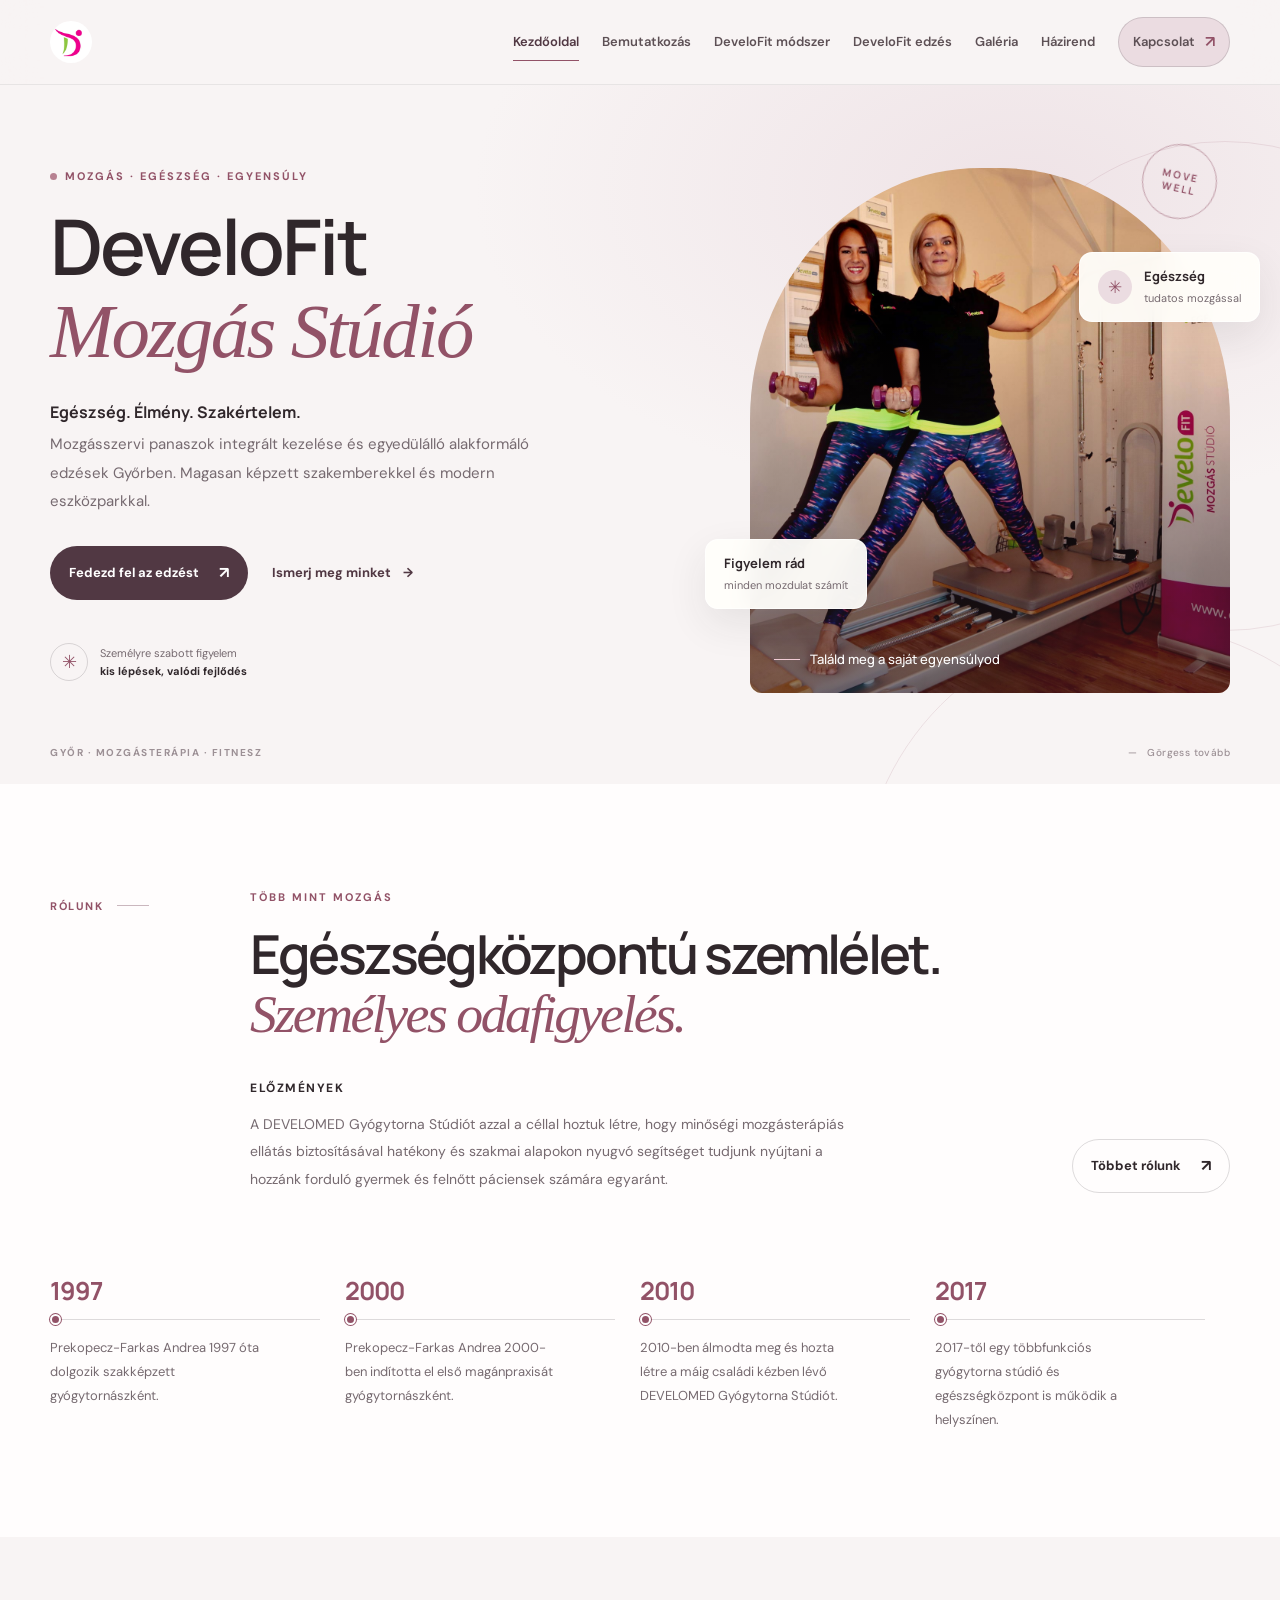
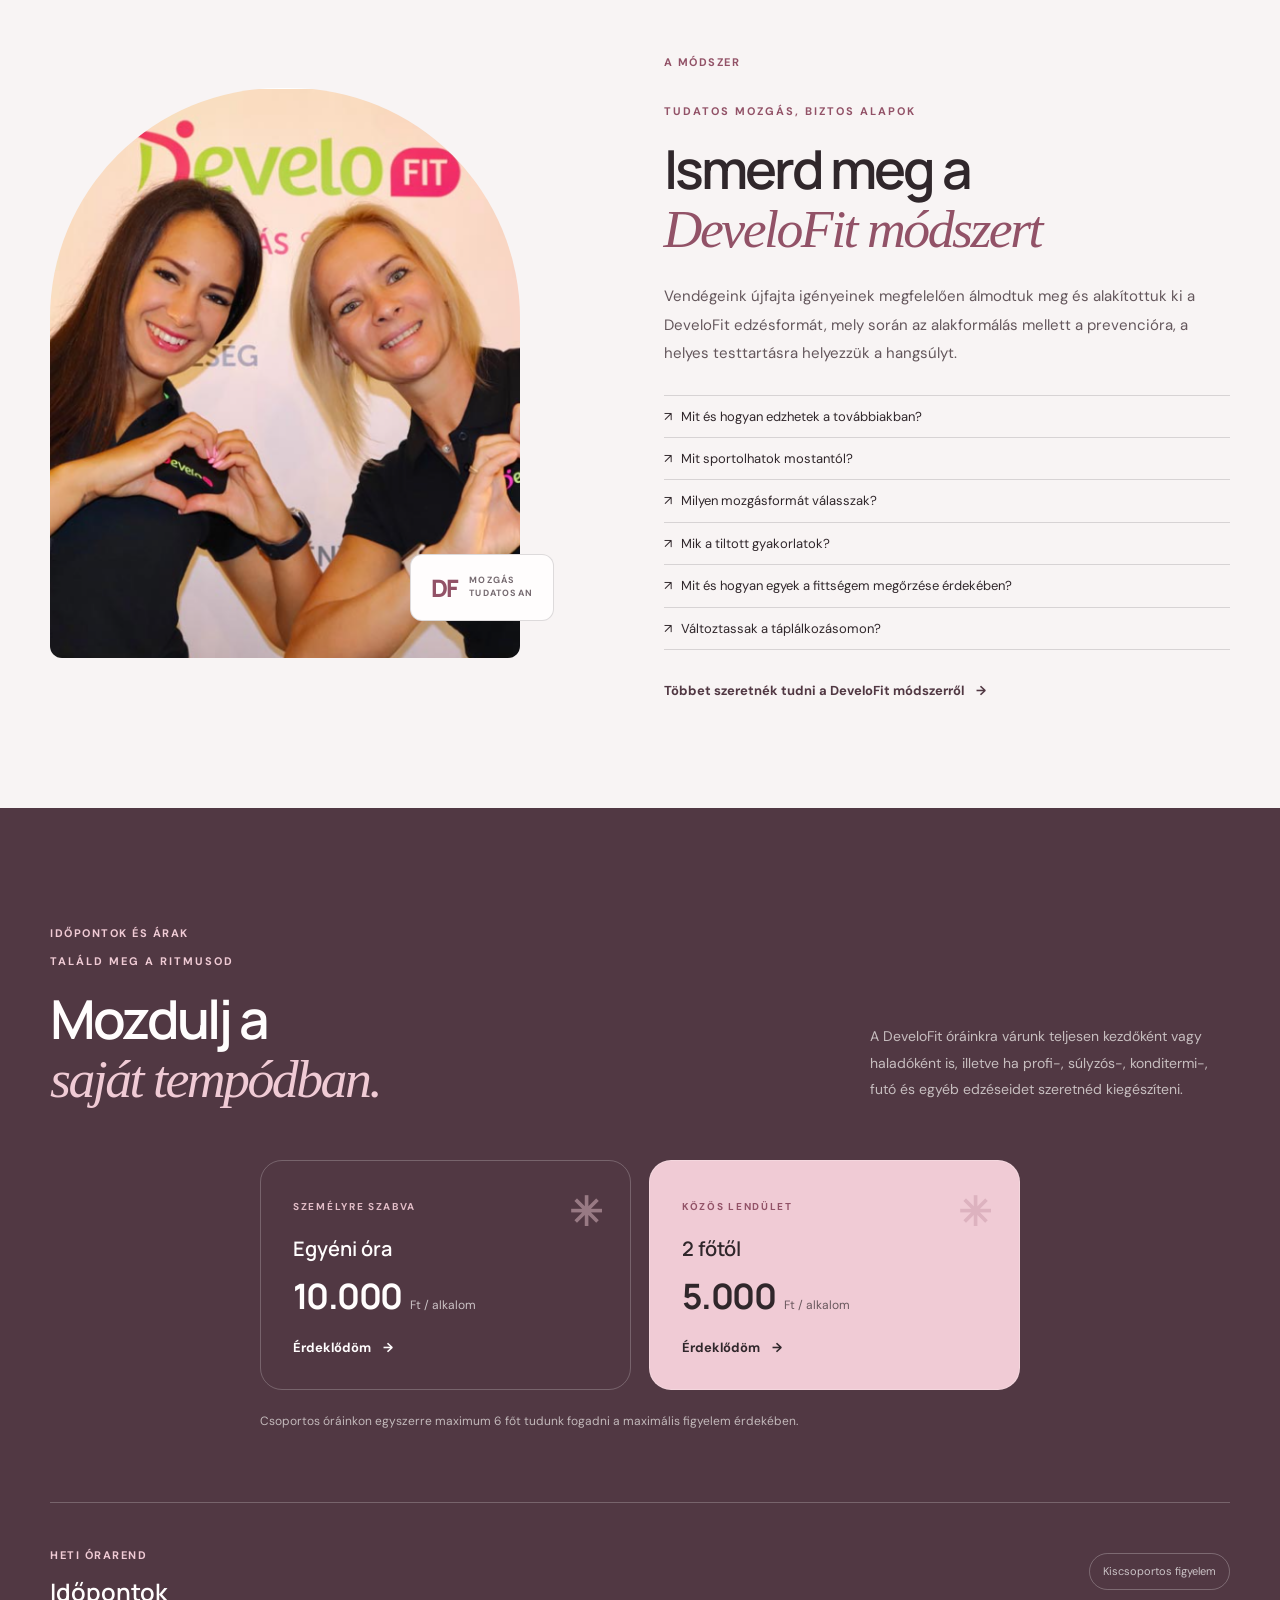
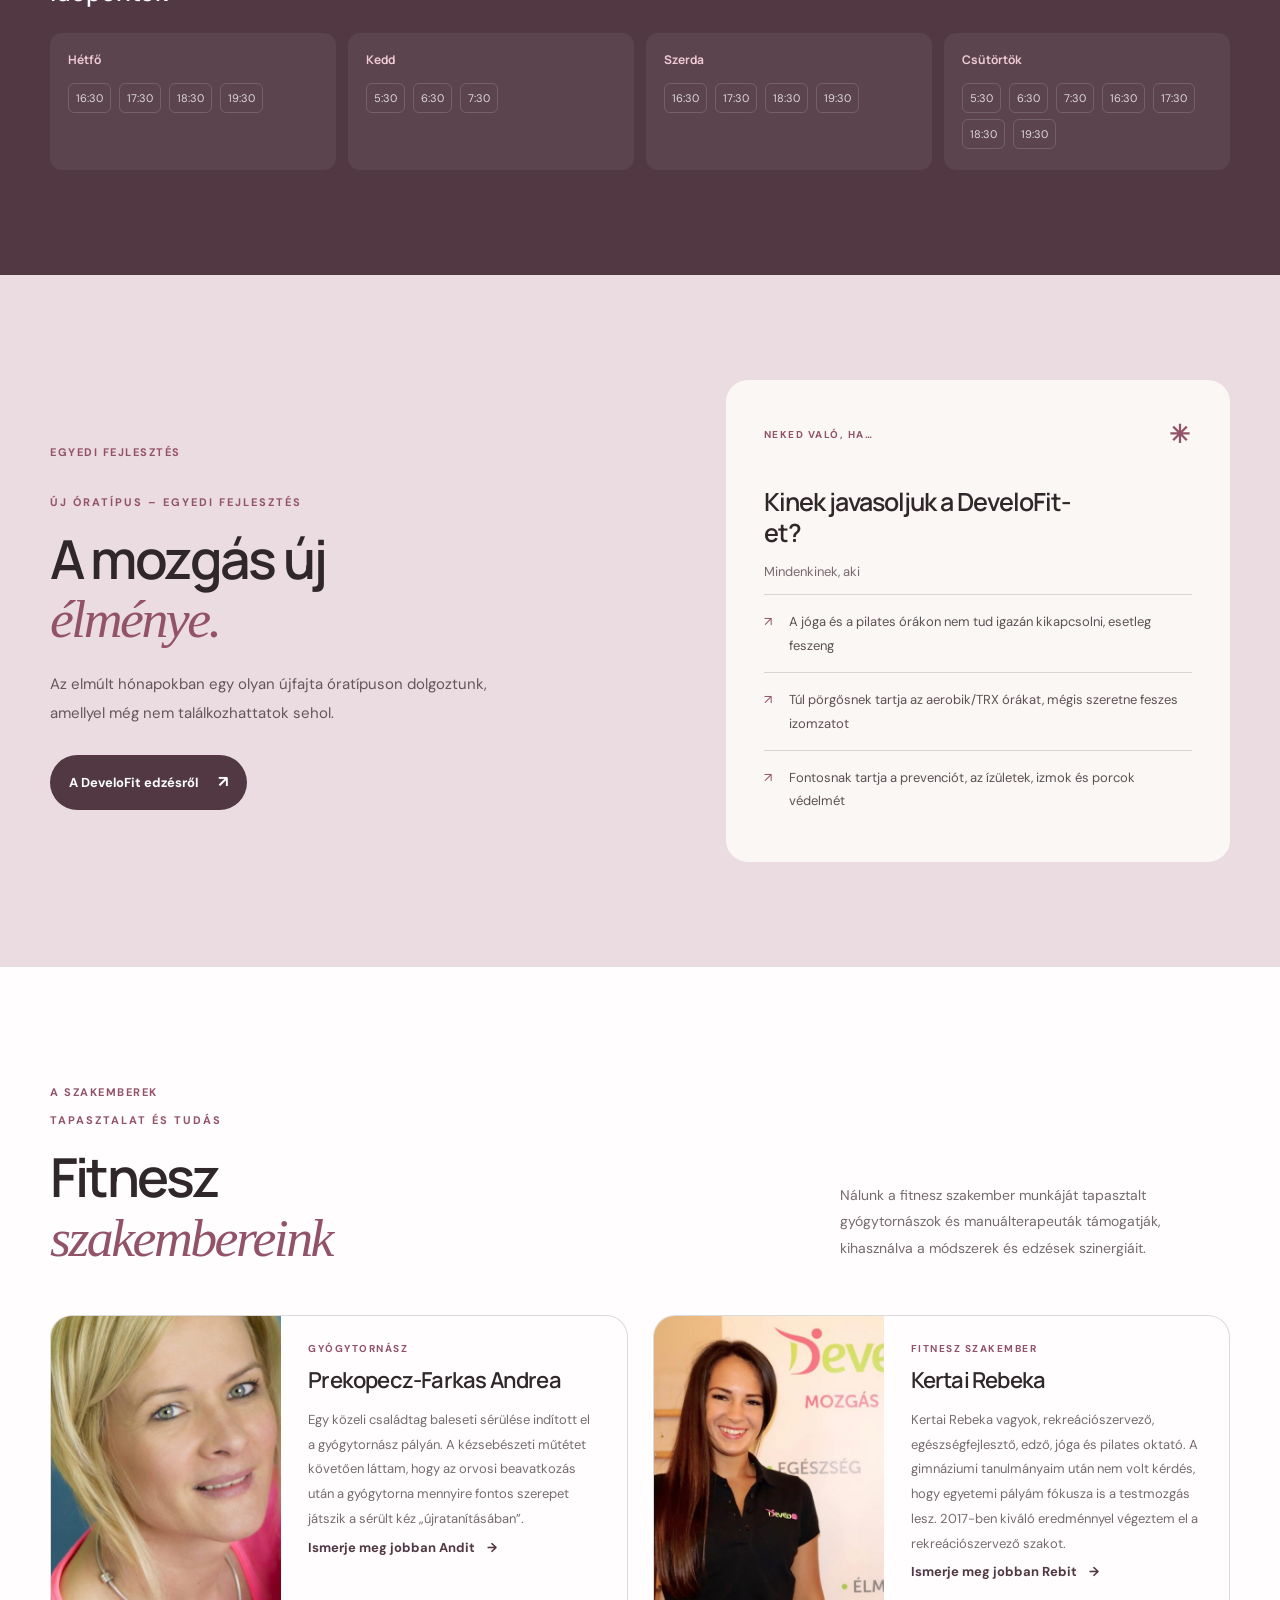
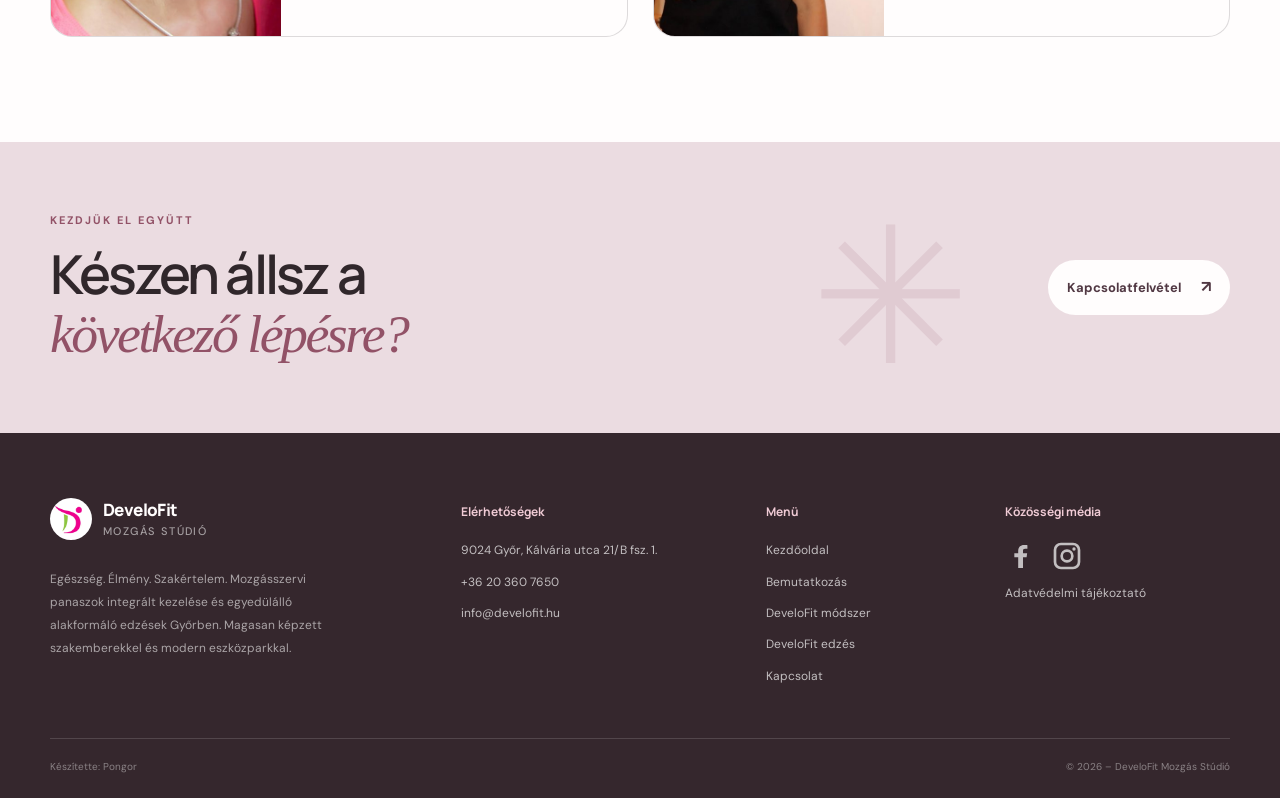
==== commit 0767178e: "uzenetkuldes kivetelkezeles" ====
--- a/index.html
+++ b/index.html
@@ -5,7 +5,34 @@
     <meta name="viewport" content="width=device-width, initial-scale=1">
     <meta name="theme-color" content="#f8f4f4">
     <meta name="description" content="DeveloFit Mozgás Stúdió Győrben. Egészség. Élmény. Szakértelem.">
+    <link rel="canonical" href="https://www.develofit.hu/">
+    <meta property="og:type" content="website">
+    <meta property="og:locale" content="hu_HU">
+    <meta property="og:site_name" content="DeveloFit Mozgás Stúdió">
+    <meta property="og:title" content="DeveloFit Mozgás Stúdió | Győr">
+    <meta property="og:description" content="Mozgásszervi panaszok integrált kezelése és személyre szabott alakformáló edzések Győrben.">
+    <meta property="og:url" content="https://www.develofit.hu/">
+    <meta property="og:image" content="https://www.develofit.hu/pics/rebiesandiedzenek.jpg">
+    <meta name="twitter:card" content="summary_large_image">
     <title>DeveloFit Mozgás Stúdió | Egészség. Élmény. Szakértelem.</title>
+    <script type="application/ld+json">
+      {
+        "@context": "https://schema.org",
+        "@type": "HealthClub",
+        "name": "DeveloFit Mozgás Stúdió",
+        "description": "Mozgásszervi panaszok integrált kezelése és személyre szabott alakformáló edzések Győrben.",
+        "url": "https://www.develofit.hu/",
+        "telephone": "+36 20 360 7650",
+        "email": "info@develofit.hu",
+        "address": {
+          "@type": "PostalAddress",
+          "streetAddress": "Kálvária utca 21/B fsz. 1.",
+          "addressLocality": "Győr",
+          "postalCode": "9024",
+          "addressCountry": "HU"
+        }
+      }
+    </script>
     <link rel="icon" type="image/png" href="pics/develofit-favicon.png">
     <link rel="preconnect" href="https://fonts.googleapis.com">
     <link rel="preconnect" href="https://fonts.gstatic.com" crossorigin>
@@ -53,14 +80,14 @@
               <div class="image-caption"><span></span>Találd meg a saját egyensúlyod</div>
             </div>
             <div class="floating-card card-top"><span class="float-symbol">✳</span><span><strong>Egészség</strong><small>tudatos mozgással</small></span></div>
-            <div class="floating-card card-bottom"><span class="float-number">01</span><span><strong>Figyelem rád</strong><small>minden mozdulat számít</small></span></div>
+            <div class="floating-card card-bottom"><span><strong>Figyelem rád</strong><small>minden mozdulat számít</small></span></div>
             <span class="visual-stamp">MOVE<br>WELL</span> </div>
         </div>
         <div class="container hero-bottom"><span>GYŐR · MOZGÁSTERÁPIA · FITNESZ</span><span class="scroll-cue">— &nbsp; Görgess tovább</span></div>
       </section>
       <section class="intro section-pad">
         <div class="container intro-grid">
-          <div class="section-index">01 / RÓLUNK<span></span></div>
+          <div class="section-index">RÓLUNK<span></span></div>
           <div class="intro-main reveal">
             <p class="eyebrow">TÖBB MINT MOZGÁS</p>
             <h2>Egészségközpontú szemlélet.<br><em>Személyes odafigyelés.</em></h2>
@@ -95,7 +122,7 @@
             <div class="method-badge"><strong>DF</strong><span>MOZGÁS<br>TUDATOSAN</span></div>
           </div>
           <div class="method-copy reveal" data-delay="100">
-            <p class="section-index">02 / A MÓDSZER</p>
+            <p class="section-index">A MÓDSZER</p>
             <p class="eyebrow">TUDATOS MOZGÁS, BIZTOS ALAPOK</p>
             <h2>Ismerd meg a<br><em>DeveloFit módszert</em></h2>
             <p class="large-copy">Vendégeink újfajta igényeinek megfelelően álmodtuk meg és alakítottuk ki a DeveloFit edzésformát, mely során az alakformálás mellett a prevencióra, a helyes testtartásra helyezzük a hangsúlyt.</p>
@@ -115,7 +142,7 @@
         <div class="container">
           <div class="section-heading reveal">
             <div>
-              <p class="section-index">03 / IDŐPONTOK ÉS ÁRAK</p>
+              <p class="section-index">IDŐPONTOK ÉS ÁRAK</p>
               <p class="eyebrow">TALÁLD MEG A RITMUSOD</p>
               <h2>Mozdulj a<br> <em>saját tempódban.</em> </h2>
             </div>
@@ -179,7 +206,7 @@
       <section class="workout section-pad">
         <div class="container workout-grid">
           <div class="workout-copy reveal">
-            <p class="section-index">04 / EGYEDI FEJLESZTÉS</p>
+            <p class="section-index">EGYEDI FEJLESZTÉS</p>
             <p class="eyebrow">ÚJ ÓRATÍPUS – EGYEDI FEJLESZTÉS</p>
             <h2>A mozgás új<br><em>élménye.</em></h2>
             <p class="large-copy">Az elmúlt hónapokban egy olyan újfajta óratípuson dolgoztunk, amellyel még nem találkozhattatok sehol.</p>
@@ -201,7 +228,7 @@
         <div class="container">
           <div class="team-heading reveal">
             <div>
-              <p class="section-index">05 / A SZAKEMBEREK</p>
+              <p class="section-index">A SZAKEMBEREK</p>
               <p class="eyebrow">TAPASZTALAT ÉS TUDÁS</p>
               <h2>Fitnesz<br><em>szakembereink</em></h2>
             </div>
@@ -216,7 +243,7 @@
                 <p class="team-role">GYÓGYTORNÁSZ</p>
                 <h3>Prekopecz-Farkas Andrea</h3>
                 <p>Egy közeli családtag baleseti sérülése indított el a gyógytornász pályán. A kézsebészeti műtétet követően láttam, hogy az orvosi beavatkozás után a gyógytorna mennyire fontos szerepet játszik a sérült kéz „újratanításában”.</p>
-                <a class="text-link" href="bemutatkozas.html">Ismerje meg jobban Andit<span> →</span></a>
+                <a class="text-link" href="andi.html">Ismerje meg jobban Andit<span> →</span></a>
               </div>
             </article>
             <article class="team-card reveal" data-delay="120">
@@ -227,7 +254,7 @@
                 <p class="team-role">FITNESZ SZAKEMBER</p>
                 <h3>Kertai Rebeka</h3>
                 <p>Kertai Rebeka vagyok, rekreációszervező, egészségfejlesztő, edző, jóga és pilates oktató. A gimnáziumi tanulmányaim után nem volt kérdés, hogy egyetemi pályám fókusza is a testmozgás lesz. 2017-ben kiváló eredménnyel végeztem el a rekreációszervező szakot.</p>
-                <a class="text-link" href="develofit-edzes.html">Ismerje meg jobban Rebit<span> →</span></a>
+                <a class="text-link" href="rebi.html">Ismerje meg jobban Rebit<span> →</span></a>
               </div>
             </article>
           </div>
@@ -266,10 +293,10 @@
         <div class="footer-col">
           <h3>Közösségi média</h3>
           <div class="footer-social-links">
-            <a class="footer-social-link" href="https://www.facebook.com/" target="_blank" rel="noopener" aria-label="Facebook">
+            <a class="footer-social-link" href="https://www.facebook.com/develofit" target="_blank" rel="noopener" aria-label="Facebook">
               <svg aria-hidden="true" focusable="false" viewBox="0 0 24 24"><path d="M13.5 21v-8h2.7l.4-3h-3.1V8.1c0-.9.3-1.5 1.6-1.5h1.7V3.9c-.3 0-1.4-.1-2.6-.1-2.6 0-4.3 1.6-4.3 4.5V10H7v3h2.9v8h3.6z"/></svg>
             </a>
-            <a class="footer-social-link" href="https://www.instagram.com/" target="_blank" rel="noopener" aria-label="Instagram">
+            <a class="footer-social-link" href="https://www.instagram.com/develofitmozgasstudio/" target="_blank" rel="noopener" aria-label="Instagram">
               <svg aria-hidden="true" focusable="false" viewBox="0 0 24 24"><path d="M7.5 2h9A5.5 5.5 0 0 1 22 7.5v9a5.5 5.5 0 0 1-5.5 5.5h-9A5.5 5.5 0 0 1 2 16.5v-9A5.5 5.5 0 0 1 7.5 2zm0 2A3.5 3.5 0 0 0 4 7.5v9A3.5 3.5 0 0 0 7.5 20h9a3.5 3.5 0 0 0 3.5-3.5v-9A3.5 3.5 0 0 0 16.5 4h-9zM12 7a5 5 0 1 1 0 10 5 5 0 0 1 0-10zm0 2a3 3 0 1 0 0 6 3 3 0 0 0 0-6zm5.25-3.5a1.25 1.25 0 1 1 0 2.5 1.25 1.25 0 0 1 0-2.5z"/></svg>
             </a>
           </div>
--- a/styles.css
+++ b/styles.css
@@ -1,4 +1,4 @@
-/* DeveloFit kezdőoldal — letisztult, reszponzív stílus */
+
 :root {
   --paper:#f8f4f4;
   --white:#fffdfd;
@@ -38,6 +38,10 @@
 a {
   color:inherit;
   text-decoration:none
+}
+:focus-visible {
+  outline:3px solid var(--rose);
+  outline-offset:4px
 }
 ::selection {
   background:var(--pink);
@@ -2886,7 +2890,8 @@
   font-weight:700
 }
 .contact-form input,
-.contact-form textarea {
+.contact-form textarea,
+.contact-form select {
   width:100%;
   margin:0 0 16px;
   padding:12px 13px;
@@ -2903,10 +2908,68 @@
   resize:vertical
 }
 .contact-form input:focus,
-.contact-form textarea:focus {
+.contact-form textarea:focus,
+.contact-form select:focus {
   border-color:var(--rose);
   background:var(--white);
   box-shadow:0 0 0 3px rgba(146,82,103,.12)
+}
+.contact-form input:not(:placeholder-shown):invalid,
+.contact-form textarea:not(:placeholder-shown):invalid,
+.contact-form select:invalid {
+  border-color:#9e3d50
+}
+.contact-consent {
+  display:grid;
+  grid-template-columns:18px 1fr;
+  align-items:start;
+  gap:9px;
+  margin:0 0 18px;
+  color:var(--muted);
+  font-size:11px;
+  line-height:1.6
+}
+.contact-consent input {
+  width:18px;
+  height:18px;
+  margin:2px 0 0;
+  accent-color:var(--rose)
+}
+.contact-consent a {
+  color:var(--rose);
+  text-decoration:underline
+}
+.contact-form-status {
+  min-height:18px;
+  margin:0 0 10px;
+  color:var(--rose);
+  font-size:11px
+}
+.contact-form-status.is-error {
+  color:#9e3d50;
+  font-weight:700
+}
+.contact-form label.is-invalid,
+.contact-consent.is-invalid {
+  color:#9e3d50
+}
+.contact-form input.is-invalid,
+.contact-form textarea.is-invalid,
+.contact-form select.is-invalid {
+  border-color:#9e3d50;
+  background:#fff8f8;
+  box-shadow:0 0 0 3px rgba(158,61,80,.1)
+}
+.contact-field-error {
+  min-height:0;
+  margin:-10px 0 12px;
+  color:#9e3d50;
+  font-size:11px;
+  font-weight:700;
+  line-height:1.5
+}
+.contact-field-error:empty {
+  display:none
 }
 .contact-form-note {
   margin:-3px 0 17px;
@@ -2929,6 +2992,400 @@
   margin:0;
   font:600 clamp(38px,4.8vw,58px)/1.1 var(--display);
   letter-spacing:-2px
+}
+.profile-page {
+  overflow:hidden;
+  background:radial-gradient(ellipse at 18% 20%,rgba(235,220,225,.82),transparent 42%),var(--paper)
+}
+.profile-grid {
+  display:grid;
+  grid-template-columns:1.05fr .95fr;
+  align-items:center;
+  gap:clamp(38px,8vw,100px)
+}
+.profile-copy .section-index {
+  margin-bottom:22px
+}
+.profile-copy .team-role {
+  margin-bottom:10px
+}
+.profile-copy h1 {
+  max-width:650px;
+  margin:0 0 22px;
+  font:600 clamp(42px,6vw,72px)/1.08 var(--display);
+  letter-spacing:-2.8px
+}
+.profile-copy h1 em {
+  color:var(--rose);
+  font-family:Georgia,serif;
+  font-weight:400
+}
+.profile-copy>p:not(.section-index):not(.team-role) {
+  max-width:570px;
+  margin:0 0 25px;
+  color:var(--muted);
+  font-size:14px;
+  line-height:1.95
+}
+.profile-copy .text-link {
+  color:var(--rose)
+}
+.profile-photo {
+  position:relative;
+  width:100%;
+  max-width:470px;
+  height:clamp(380px,43vw,520px);
+  justify-self:end;
+  overflow:hidden;
+  margin:0;
+  border:7px solid var(--white);
+  border-radius:12px 145px 12px 82px;
+  background:var(--blush);
+  box-shadow:0 22px 55px rgba(48,39,43,.12)
+}
+.profile-photo img {
+  width:100%;
+  height:100%;
+  border-radius:6px 138px 6px 75px;
+  object-fit:cover;
+  object-position:center 35%
+}
+.profile-page+.footer {
+  padding-top:24px
+}
+.profile-page+.footer .footer-bottom {
+  padding-top:15px;
+  border-top:1px solid rgba(255,255,255,.14)
+}
+.profile-page+.footer .footer-bottom a {
+  color:var(--pink);
+  font-size:11px
+}
+@media(max-width:820px) {
+  .profile-grid {
+    grid-template-columns:1fr 1fr;
+    gap:30px
+  }
+  .profile-copy h1 {
+    font-size:clamp(40px,6vw,56px)
+  }
+  .profile-photo {
+    height:390px
+  }
+}
+@media(max-width:600px) {
+  .profile-grid {
+    grid-template-columns:1fr;
+    gap:27px
+  }
+  .profile-copy h1 {
+    font-size:clamp(42px,11vw,60px)
+  }
+  .profile-photo {
+    width:min(100%,430px);
+    height:min(112vw,440px);
+    justify-self:center;
+    border-radius:10px 105px 10px 55px
+  }
+  .profile-photo img {
+    border-radius:4px 98px 4px 48px
+  }
+}
+.profile-intro {
+  display:flex;
+  align-items:flex-end;
+  justify-content:space-between;
+  gap:30px
+}
+.profile-intro .section-index {
+  margin-bottom:18px
+}
+.profile-intro h1 {
+  margin:0;
+  font:600 clamp(42px,6vw,72px)/1.08 var(--display);
+  letter-spacing:-2.8px
+}
+.profile-intro h1 em,
+.profile-section-heading h2 em {
+  color:var(--rose);
+  font-family:Georgia,serif;
+  font-weight:400
+}
+.profile-qualification {
+  margin:15px 0 0;
+  color:var(--muted);
+  font-size:14px
+}
+.profile-intro>.text-link {
+  flex:none;
+  margin-bottom:5px;
+  color:var(--rose)
+}
+.profile-biography {
+  background:var(--white)
+}
+.profile-biography-grid {
+  display:grid;
+  grid-template-columns:minmax(0,1.12fr) minmax(270px,.78fr);
+  align-items:start;
+  gap:clamp(34px,6vw,78px)
+}
+.profile-biography-copy>.section-index {
+  margin:0 0 21px
+}
+.profile-biography-copy>p:not(.section-index) {
+  margin:0 0 17px;
+  color:var(--muted);
+  font-size:13px;
+  line-height:1.95
+}
+.profile-biography-photo {
+  position:sticky;
+  top:112px;
+  height:clamp(340px,42vw,500px);
+  overflow:hidden;
+  margin:0;
+  border:7px solid var(--paper);
+  border-radius:12px 130px 12px 68px;
+  background:var(--blush);
+  box-shadow:0 18px 45px rgba(48,39,43,.1)
+}
+.profile-biography-photo img {
+  width:100%;
+  height:100%;
+  border-radius:6px 123px 6px 61px;
+  object-fit:cover;
+  object-position:center 35%
+}
+.profile-photo-gallery {
+  padding:0 0 76px;
+  background:var(--white)
+}
+.profile-photo-grid {
+  display:grid;
+  grid-template-columns:1.05fr .85fr 1.05fr .85fr;
+  align-items:stretch;
+  gap:14px
+}
+.profile-photo-grid figure {
+  height:clamp(210px,25vw,310px);
+  overflow:hidden;
+  margin:0;
+  border:5px solid var(--paper);
+  border-radius:12px 58px 12px 12px;
+  background:var(--blush);
+  box-shadow:0 12px 28px rgba(48,39,43,.08)
+}
+.profile-photo-grid figure:nth-child(even) {
+  margin-top:28px;
+  border-radius:58px 12px 12px 12px
+}
+.profile-photo-grid img {
+  width:100%;
+  height:100%;
+  object-fit:cover;
+  object-position:center 35%
+}
+.profile-specialties {
+  background:var(--paper)
+}
+.profile-section-heading {
+  margin-bottom:32px
+}
+.profile-section-heading .section-index {
+  margin:0 0 12px
+}
+.profile-section-heading h2 {
+  margin:0;
+  color:var(--dark);
+  font:600 clamp(32px,4vw,48px)/1.15 var(--display);
+  letter-spacing:-1.8px
+}
+.profile-condition-list {
+  display:grid;
+  grid-template-columns:repeat(3,minmax(0,1fr));
+  gap:10px;
+  margin:0;
+  padding:0;
+  list-style:none
+}
+.profile-condition-list li {
+  position:relative;
+  min-height:82px;
+  display:flex;
+  align-items:center;
+  padding:17px 17px 17px 42px;
+  border:1px solid var(--line);
+  border-radius:11px;
+  background:var(--white);
+  color:#5c5055;
+  font-size:12px;
+  line-height:1.7
+}
+.profile-condition-list li:before {
+  position:absolute;
+  left:16px;
+  width:13px;
+  height:13px;
+  border:1px solid rgba(146,82,103,.55);
+  border-radius:50%;
+  background:var(--blush);
+  content:""
+}
+.profile-techniques {
+  background:var(--blush)
+}
+.profile-techniques-grid {
+  display:grid;
+  grid-template-columns:.75fr 1.25fr;
+  align-items:start;
+  gap:40px
+}
+.profile-techniques-grid .profile-section-heading {
+  margin:0
+}
+.profile-technique-list {
+  display:flex;
+  flex-wrap:wrap;
+  gap:11px;
+  margin:0;
+  padding:0;
+  list-style:none
+}
+.profile-technique-list li {
+  padding:13px 17px;
+  border:1px solid rgba(146,82,103,.25);
+  border-radius:99px;
+  background:var(--white);
+  color:var(--dark);
+  font-size:12px;
+  font-weight:600
+}
+.profile-education {
+  background:var(--white)
+}
+.profile-education-grid {
+  display:grid;
+  grid-template-columns:.75fr 1.25fr;
+  align-items:start;
+  gap:40px
+}
+.profile-education-content h3 {
+  margin:0 0 15px;
+  color:var(--dark);
+  font:600 19px var(--display)
+}
+.profile-education-content h3:not(:first-child) {
+  margin-top:32px
+}
+.profile-education-list,
+.profile-course-list {
+  margin:0;
+  padding:0;
+  list-style:none
+}
+.profile-education-list {
+  display:grid;
+  gap:9px
+}
+.profile-education-list li {
+  padding:14px 16px;
+  border-left:2px solid var(--rose);
+  background:var(--paper);
+  color:#5c5055;
+  font-size:12px;
+  line-height:1.7
+}
+.profile-course-list {
+  display:grid;
+  grid-template-columns:repeat(2,minmax(0,1fr));
+  gap:9px
+}
+.profile-course-list li {
+  padding:12px 14px;
+  border:1px solid var(--line);
+  border-radius:8px;
+  color:#5c5055;
+  font-size:12px;
+  line-height:1.65
+}
+.profile-contact {
+  padding:0 0 70px;
+  background:var(--white)
+}
+@media(max-width:820px) {
+  .profile-biography-grid {
+    grid-template-columns:minmax(0,1fr) minmax(220px,.72fr);
+    gap:28px
+  }
+  .profile-biography-photo {
+    height:360px
+  }
+  .profile-photo-gallery {
+    padding-bottom:60px
+  }
+  .profile-photo-grid {
+    grid-template-columns:repeat(2,minmax(0,1fr));
+    gap:11px
+  }
+  .profile-photo-grid figure {
+    height:clamp(220px,40vw,310px)
+  }
+  .profile-condition-list {
+    grid-template-columns:repeat(2,minmax(0,1fr))
+  }
+  .profile-techniques-grid,
+  .profile-education-grid {
+    grid-template-columns:1fr;
+    gap:26px
+  }
+}
+@media(max-width:600px) {
+  .profile-intro {
+    align-items:flex-start;
+    flex-direction:column;
+    gap:22px
+  }
+  .profile-intro h1 {
+    font-size:clamp(38px,10vw,54px)
+  }
+  .profile-biography-grid {
+    grid-template-columns:1fr
+  }
+  .profile-biography-photo {
+    position:static;
+    width:min(100%,400px);
+    height:380px;
+    justify-self:center
+  }
+  .profile-photo-gallery {
+    padding-bottom:48px
+  }
+  .profile-photo-grid {
+    gap:8px
+  }
+  .profile-photo-grid figure {
+    height:clamp(175px,55vw,260px);
+    border-width:3px;
+    border-radius:8px 36px 8px 8px
+  }
+  .profile-photo-grid figure:nth-child(even) {
+    margin-top:17px;
+    border-radius:36px 8px 8px 8px
+  }
+  .profile-condition-list {
+    grid-template-columns:1fr;
+    gap:8px
+  }
+  .profile-condition-list li {
+    min-height:66px
+  }
+  .profile-course-list {
+    grid-template-columns:1fr
+  }
+  .profile-contact {
+    padding-bottom:55px
+  }
 }
 @media(max-width:820px) {
   .contact-details-grid {
@@ -2970,6 +3427,9 @@
   color:var(--muted);
   font-size:14px;
   line-height:1.9
+}
+.privacy-download {
+  margin-top:20px
 }
 .privacy-content {
   background:var(--paper)
